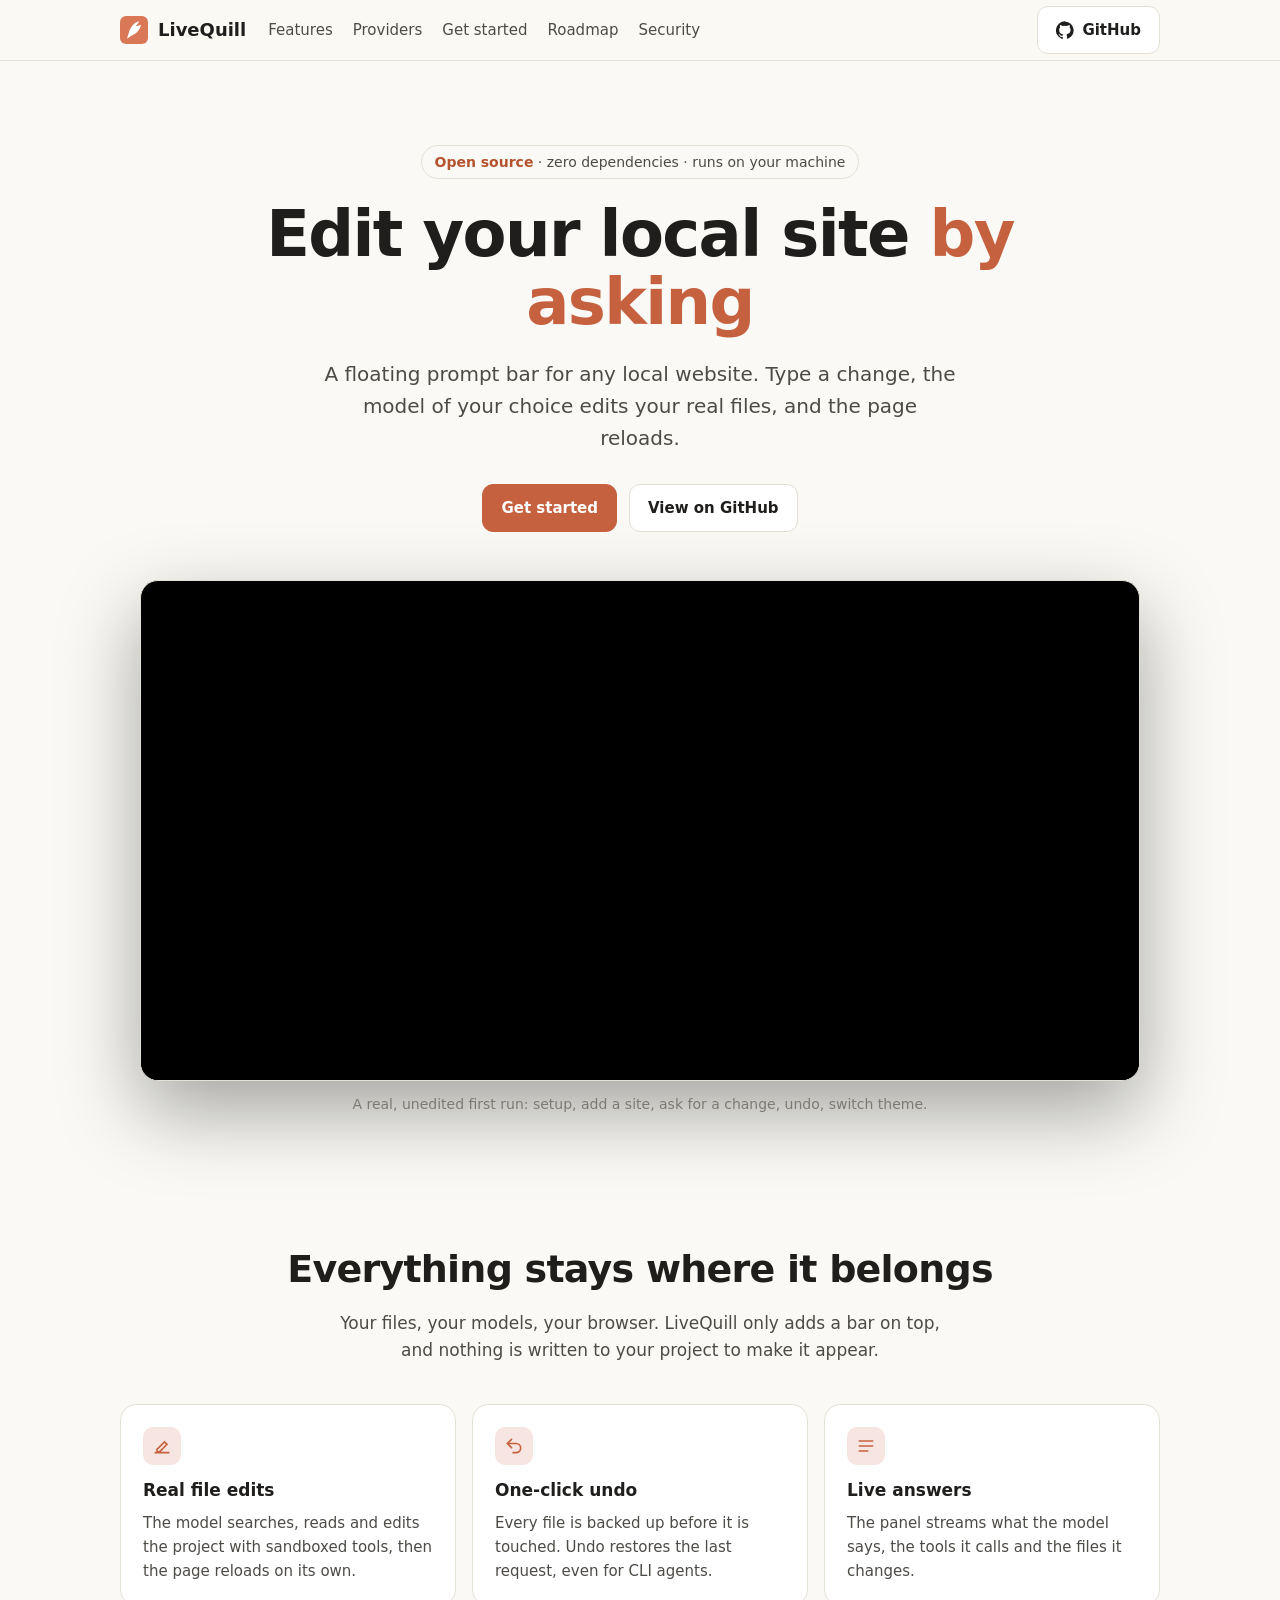
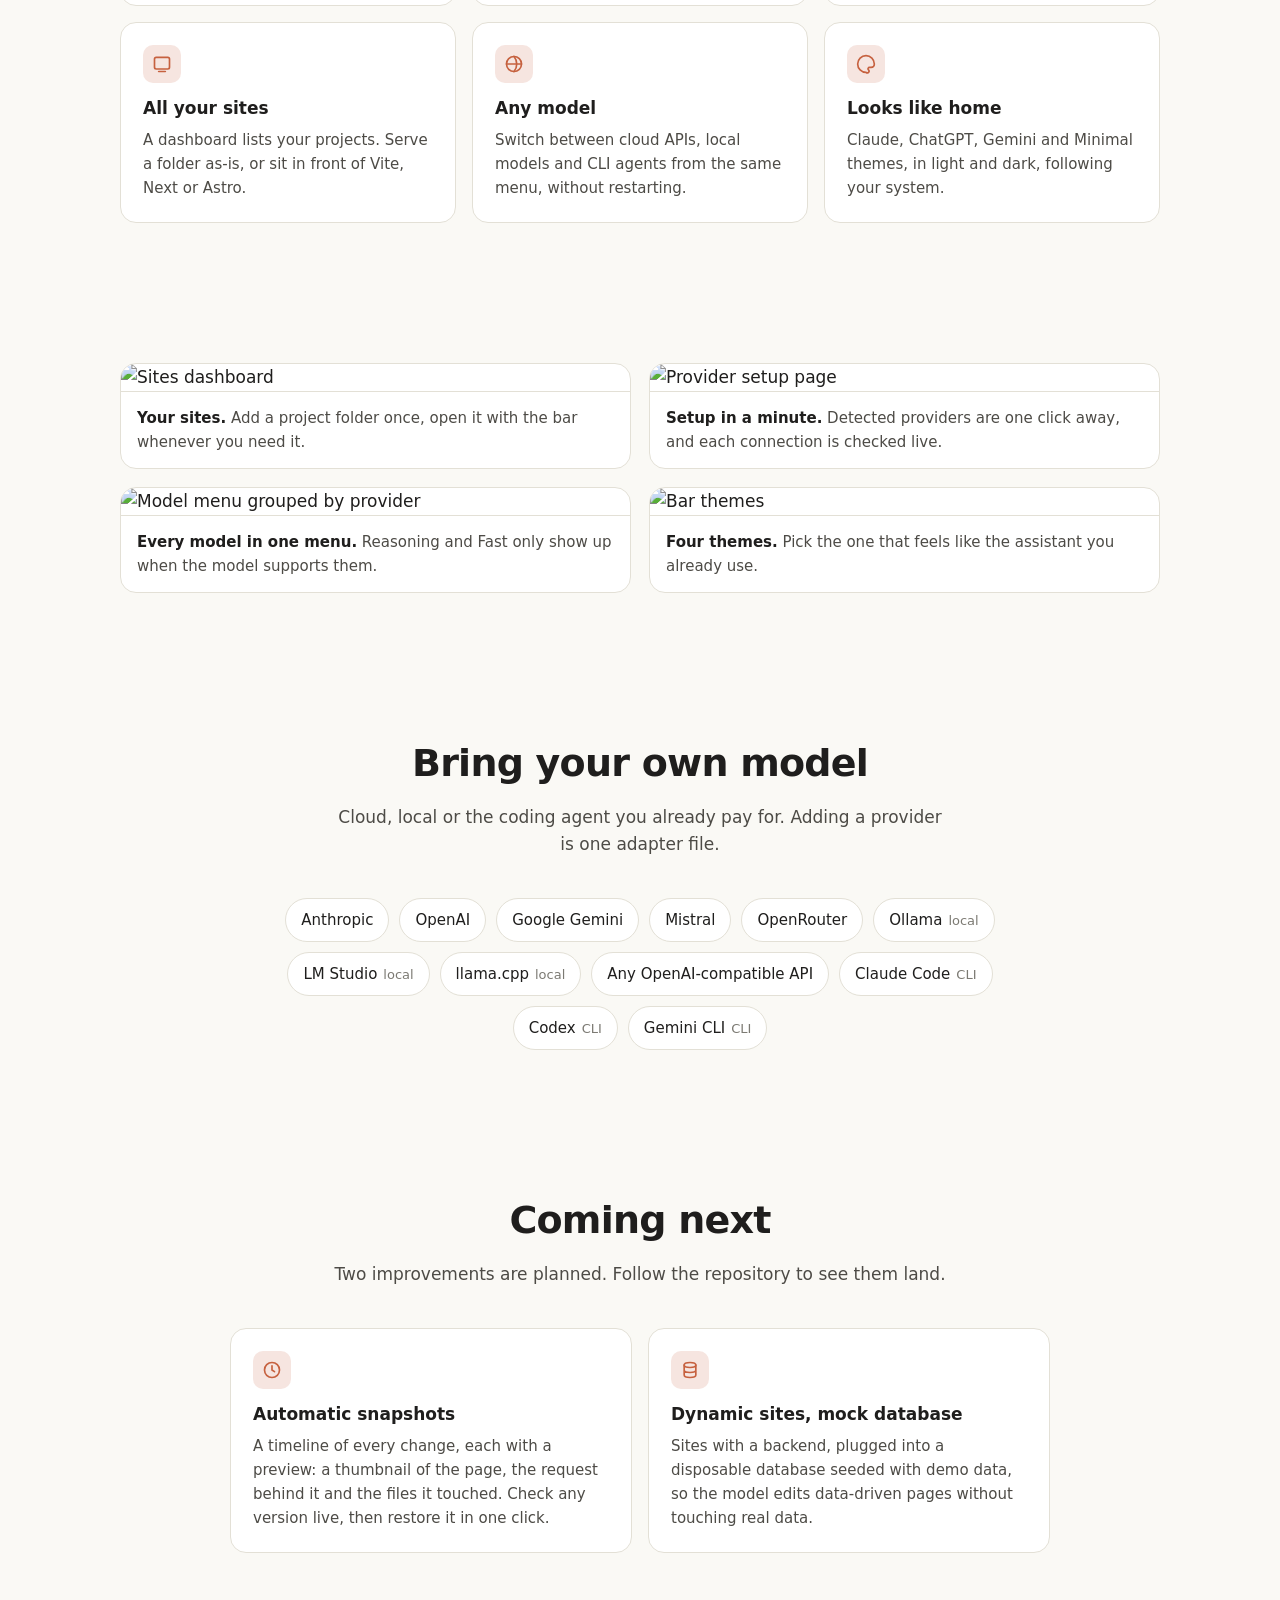
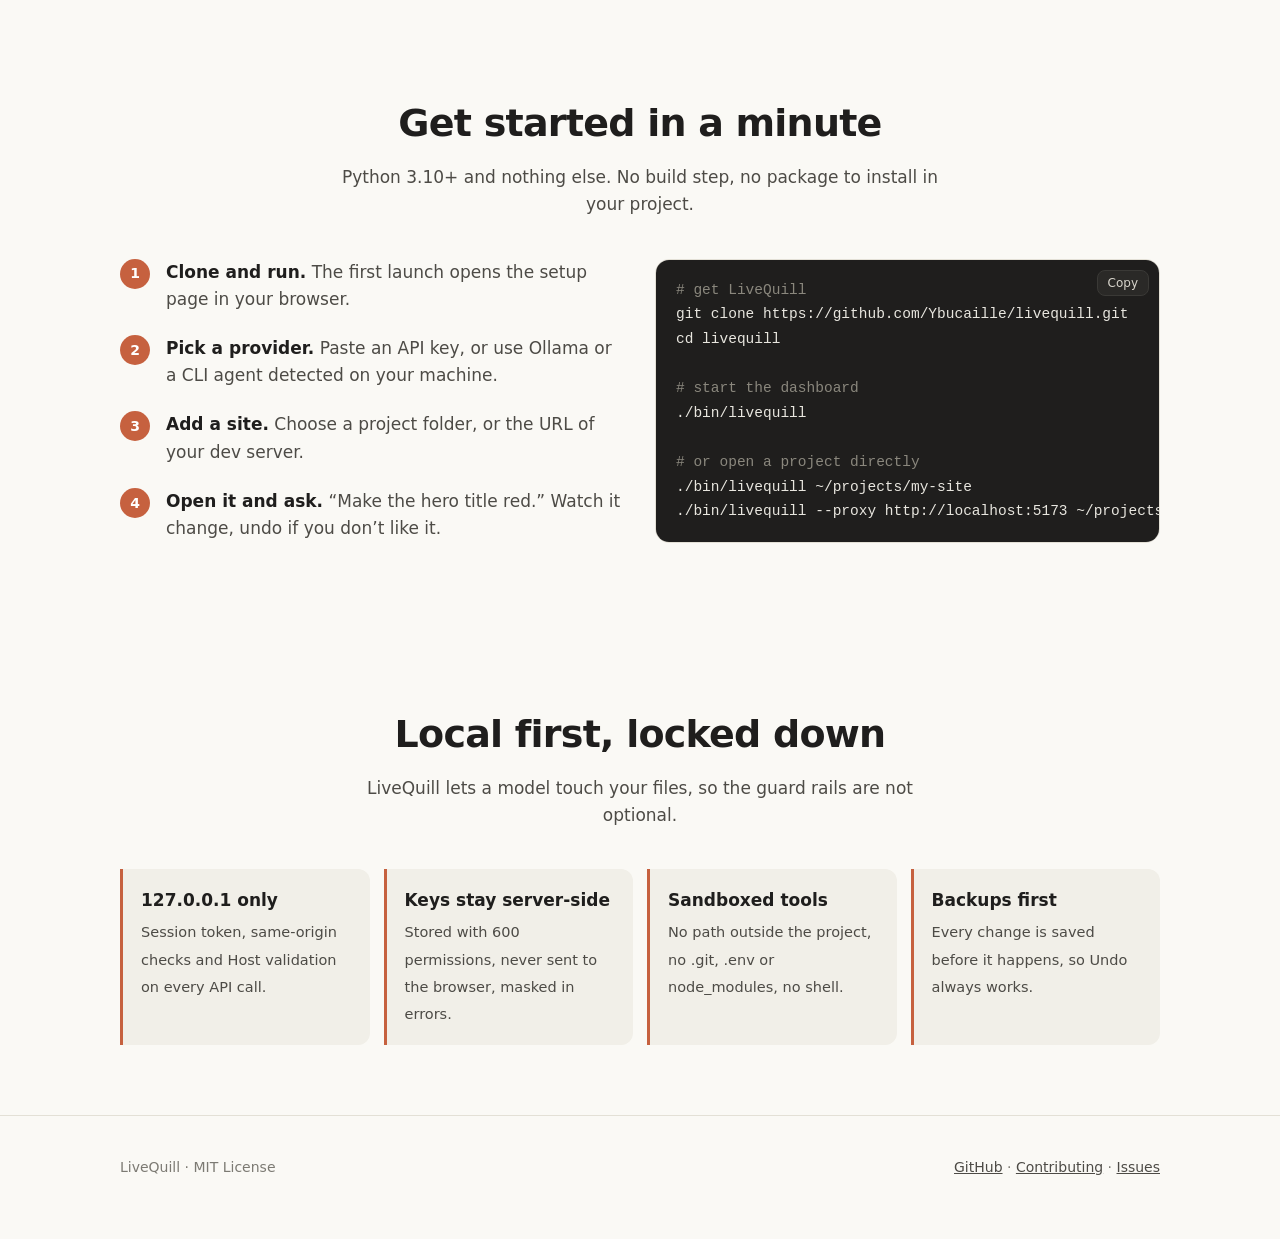
==== site/index.html @ 91608483 "docs: snapshots come with a preview of each version Co-Authored-By: Claude Opus 5.5 <noreply@anthrop" ====
<!doctype html>
<html lang="en">
<head>
<meta charset="utf-8">
<meta name="viewport" content="width=device-width,initial-scale=1">
<title>LiveQuill — edit your local site by asking</title>
<meta name="description" content="A floating prompt bar for any local website. Type a change, any model edits your real files, and the page reloads. Works with Claude, GPT, Gemini, Ollama and more.">
<meta property="og:title" content="LiveQuill — edit your local site by asking">
<meta property="og:description" content="A floating prompt bar for any local website. Any model edits your real files, the page reloads.">
<meta property="og:image" content="assets/images/hero.jpg">
<meta name="theme-color" content="#1f1e1d">
<link rel="icon" href="data:image/svg+xml,%3Csvg xmlns='http://www.w3.org/2000/svg' viewBox='0 0 64 64'%3E%3Crect width='64' height='64' rx='14' fill='%23d97757'/%3E%3Cpath d='M44 12c-10 2-20 12-24 26l-4 14 8-6c12-4 22-14 24-26-4 2-8 3-12 3 3-3 6-7 8-11z' fill='%23fff'/%3E%3C/svg%3E">
<style>
  :root{--bg:#1b1a19;--bg2:#232220;--card:#262624;--line:#363532;--ink:#efede7;--soft:#c3c0b7;--mute:#8f8d86;--acc:#d97757;--acc2:#f0a37f;--ok:#7fc49a;--code:#141312}
  @media (prefers-color-scheme: light){:root{--bg:#faf9f5;--bg2:#f1efe8;--card:#ffffff;--line:#e3e0d6;--ink:#1f1e1d;--soft:#4d4b46;--mute:#7c7a73;--acc:#c6613f;--acc2:#b5532f;--ok:#2f8a57;--code:#1f1e1d}}
  *{box-sizing:border-box}
  html{scroll-behavior:smooth}
  body{margin:0;background:var(--bg);color:var(--ink);font:17px/1.6 system-ui,-apple-system,"Segoe UI",Roboto,sans-serif;-webkit-font-smoothing:antialiased}
  a{color:inherit}
  .wrap{max-width:1080px;margin:0 auto;padding:0 20px}
  header.top{position:sticky;top:0;z-index:10;backdrop-filter:blur(10px);background:color-mix(in srgb,var(--bg) 82%,transparent);border-bottom:1px solid var(--line)}
  header.top .wrap{display:flex;align-items:center;gap:22px;height:60px}
  .brand{display:flex;align-items:center;gap:10px;font-weight:700;font-size:18px;text-decoration:none}
  .brand svg{width:28px;height:28px}
  header nav{display:flex;gap:20px;flex:1;font-size:15px;color:var(--soft)}
  header nav a{text-decoration:none}header nav a:hover{color:var(--ink)}
  .btn{display:inline-flex;align-items:center;gap:8px;padding:11px 18px;border-radius:11px;border:1px solid var(--line);background:var(--card);color:var(--ink);font-weight:600;font-size:15px;text-decoration:none;cursor:pointer}
  .btn:hover{border-color:var(--mute)}
  .btn.pri{background:var(--acc);border-color:var(--acc);color:#fff}.btn.pri:hover{filter:brightness(1.08)}
  .btn svg{width:18px;height:18px}
  .hero{padding:84px 0 40px;text-align:center}
  .pill{display:inline-block;padding:5px 13px;border:1px solid var(--line);border-radius:999px;color:var(--soft);font-size:14px;margin-bottom:22px}
  .pill b{color:var(--acc2);font-weight:600}
  h1{margin:0 auto;max-width:820px;font-size:clamp(38px,6vw,64px);line-height:1.05;letter-spacing:-.025em}
  h1 em{font-style:normal;color:var(--acc)}
  .lead{max-width:640px;margin:22px auto 30px;color:var(--soft);font-size:clamp(17px,2.2vw,20px)}
  .cta{display:flex;gap:12px;justify-content:center;flex-wrap:wrap}
  .video{margin:48px auto 0;max-width:1000px;border:1px solid var(--line);border-radius:18px;overflow:hidden;background:#000;box-shadow:0 30px 80px rgba(0,0,0,.35)}
  .video video{display:block;width:100%;height:auto}
  .caption{margin-top:12px;color:var(--mute);font-size:14px;text-align:center}
  section{padding:70px 0;scroll-margin-top:60px}
  h2{margin:0 0 10px;font-size:clamp(28px,4vw,38px);letter-spacing:-.02em;text-align:center}
  .sub{max-width:620px;margin:0 auto 40px;color:var(--soft);text-align:center}
  .grid{display:grid;grid-template-columns:repeat(3,1fr);gap:16px}
  .grid.two{grid-template-columns:1fr 1fr;max-width:820px;margin:0 auto}
  .f{padding:22px;border:1px solid var(--line);border-radius:16px;background:var(--card)}
  .f .i{display:grid;place-items:center;width:38px;height:38px;border-radius:10px;background:color-mix(in srgb,var(--acc) 16%,transparent);color:var(--acc);margin-bottom:12px}
  .f .i svg{width:20px;height:20px}
  .f h3{margin:0 0 6px;font-size:17px}
  .f p{margin:0;color:var(--soft);font-size:15px}
  .shots{display:grid;grid-template-columns:1fr 1fr;gap:18px}
  figure{margin:0;border:1px solid var(--line);border-radius:16px;overflow:hidden;background:var(--card)}
  figure img{display:block;width:100%;height:auto;border-bottom:1px solid var(--line)}
  figcaption{padding:14px 16px;color:var(--soft);font-size:15px}
  figcaption b{color:var(--ink)}
  .providers{display:flex;flex-wrap:wrap;gap:10px;justify-content:center;max-width:820px;margin:0 auto}
  .providers span{padding:9px 15px;border:1px solid var(--line);border-radius:999px;background:var(--card);font-size:15px}
  .providers span i{font-style:normal;color:var(--mute);font-size:13px;margin-left:6px}
  .start{display:grid;grid-template-columns:1fr 1fr;gap:30px;align-items:start}
  .steps{list-style:none;margin:0;padding:0;counter-reset:s}
  .steps li{position:relative;padding:0 0 22px 46px;color:var(--soft)}
  .steps li::before{counter-increment:s;content:counter(s);position:absolute;left:0;top:0;width:30px;height:30px;border-radius:50%;display:grid;place-items:center;background:var(--acc);color:#fff;font-weight:700;font-size:14px}
  .steps b{color:var(--ink)}
  pre{position:relative;margin:0;padding:18px 20px;border-radius:14px;background:var(--code);color:#e8e6df;font:14.5px/1.7 ui-monospace,SFMono-Regular,Menlo,monospace;overflow-x:auto;border:1px solid var(--line)}
  pre .c{color:#8a877d}
  .copy{position:absolute;top:10px;right:10px;padding:5px 10px;border-radius:8px;border:1px solid #3a3936;background:#2a2927;color:#d8d5cc;font:12px system-ui,sans-serif;cursor:pointer}
  .trust{display:grid;grid-template-columns:repeat(4,1fr);gap:14px}
  .trust div{padding:18px;border-left:3px solid var(--acc);background:var(--bg2);border-radius:0 12px 12px 0}
  .trust b{display:block;margin-bottom:4px}
  .trust span{color:var(--soft);font-size:14.5px}
  footer{padding:40px 0 60px;border-top:1px solid var(--line);color:var(--mute);font-size:14px}
  footer .wrap{display:flex;gap:20px;flex-wrap:wrap;justify-content:space-between}
  footer a{color:var(--soft)}
  @media (max-width:860px){.grid{grid-template-columns:1fr 1fr}.trust{grid-template-columns:1fr 1fr}.start{grid-template-columns:1fr}}
  @media (max-width:620px){header nav{display:none}.grid,.grid.two,.shots,.trust{grid-template-columns:1fr}.hero{padding-top:56px}section{padding:52px 0}}
</style>
</head>
<body>
<header class="top"><div class="wrap">
  <a class="brand" href="#"><svg viewBox="0 0 64 64" aria-hidden="true"><rect width="64" height="64" rx="14" fill="#d97757"/><path d="M44 12c-10 2-20 12-24 26l-4 14 8-6c12-4 22-14 24-26-4 2-8 3-12 3 3-3 6-7 8-11z" fill="#fff"/></svg>LiveQuill</a>
  <nav><a href="#features">Features</a><a href="#providers">Providers</a><a href="#start">Get started</a><a href="#roadmap">Roadmap</a><a href="#security">Security</a></nav>
  <a class="btn" href="https://github.com/Ybucaille/livequill"><svg viewBox="0 0 24 24" fill="currentColor" aria-hidden="true"><path d="M12 .5a12 12 0 0 0-3.8 23.4c.6.1.8-.3.8-.6v-2c-3.3.7-4-1.6-4-1.6-.6-1.4-1.4-1.8-1.4-1.8-1-.7.1-.7.1-.7 1.2.1 1.8 1.2 1.8 1.2 1 1.8 2.8 1.3 3.5 1 .1-.8.4-1.3.7-1.6-2.7-.3-5.5-1.3-5.5-6 0-1.2.5-2.3 1.2-3.1-.1-.4-.5-1.6.1-3.2 0 0 1-.3 3.3 1.2a11.5 11.5 0 0 1 6 0c2.3-1.5 3.3-1.2 3.3-1.2.6 1.6.2 2.8.1 3.2.8.8 1.2 1.9 1.2 3.1 0 4.6-2.8 5.6-5.5 5.9.4.4.8 1.1.8 2.2v3.3c0 .3.2.7.8.6A12 12 0 0 0 12 .5z"/></svg>GitHub</a>
</div></header>

<main>
  <div class="wrap hero">
    <span class="pill"><b>Open source</b> · zero dependencies · runs on your machine</span>
    <h1>Edit your local site <em>by asking</em></h1>
    <p class="lead">A floating prompt bar for any local website. Type a change, the model of your choice edits your real files, and the page reloads.</p>
    <div class="cta">
      <a class="btn pri" href="#start">Get started</a>
      <a class="btn" href="https://github.com/Ybucaille/livequill">View on GitHub</a>
    </div>
    <div class="video">
      <video src="assets/demo.mp4" poster="assets/images/hero.jpg" autoplay muted loop playsinline controls preload="metadata" aria-label="LiveQuill demo"></video>
    </div>
    <p class="caption">A real, unedited first run: setup, add a site, ask for a change, undo, switch theme.</p>
  </div>

  <section id="features"><div class="wrap">
    <h2>Everything stays where it belongs</h2>
    <p class="sub">Your files, your models, your browser. LiveQuill only adds a bar on top, and nothing is written to your project to make it appear.</p>
    <div class="grid">
      <div class="f"><div class="i"><svg viewBox="0 0 24 24" fill="none" stroke="currentColor" stroke-width="2" stroke-linecap="round"><path d="M4 20h16M6 16l9-9 3 3-9 9H6z"/></svg></div><h3>Real file edits</h3><p>The model searches, reads and edits the project with sandboxed tools, then the page reloads on its own.</p></div>
      <div class="f"><div class="i"><svg viewBox="0 0 24 24" fill="none" stroke="currentColor" stroke-width="2" stroke-linecap="round"><path d="M9 14 4 9l5-5M4 9h10.5a5.5 5.5 0 0 1 0 11H11"/></svg></div><h3>One-click undo</h3><p>Every file is backed up before it is touched. Undo restores the last request, even for CLI agents.</p></div>
      <div class="f"><div class="i"><svg viewBox="0 0 24 24" fill="none" stroke="currentColor" stroke-width="2" stroke-linecap="round"><path d="M4 6h16M4 12h16M4 18h10"/></svg></div><h3>Live answers</h3><p>The panel streams what the model says, the tools it calls and the files it changes.</p></div>
      <div class="f"><div class="i"><svg viewBox="0 0 24 24" fill="none" stroke="currentColor" stroke-width="2" stroke-linecap="round"><rect x="3" y="4" width="18" height="14" rx="2"/><path d="M8 21h8"/></svg></div><h3>All your sites</h3><p>A dashboard lists your projects. Serve a folder as-is, or sit in front of Vite, Next or Astro.</p></div>
      <div class="f"><div class="i"><svg viewBox="0 0 24 24" fill="none" stroke="currentColor" stroke-width="2" stroke-linecap="round"><circle cx="12" cy="12" r="9"/><path d="M12 3a14 14 0 0 1 0 18M3 12h18"/></svg></div><h3>Any model</h3><p>Switch between cloud APIs, local models and CLI agents from the same menu, without restarting.</p></div>
      <div class="f"><div class="i"><svg viewBox="0 0 24 24" fill="none" stroke="currentColor" stroke-width="2" stroke-linecap="round"><path d="M12 22a10 10 0 1 1 10-10c0 2.8-2.2 4-4 4h-1.7a1.8 1.8 0 0 0-1.3 3.1A1.6 1.6 0 0 1 12 22z"/></svg></div><h3>Looks like home</h3><p>Claude, ChatGPT, Gemini and Minimal themes, in light and dark, following your system.</p></div>
    </div>
  </div></section>

  <section><div class="wrap">
    <div class="shots">
      <figure><img src="assets/images/hub.jpg" alt="Sites dashboard" loading="lazy"><figcaption><b>Your sites.</b> Add a project folder once, open it with the bar whenever you need it.</figcaption></figure>
      <figure><img src="assets/images/setup.jpg" alt="Provider setup page" loading="lazy"><figcaption><b>Setup in a minute.</b> Detected providers are one click away, and each connection is checked live.</figcaption></figure>
      <figure><img src="assets/images/models.png" alt="Model menu grouped by provider" loading="lazy"><figcaption><b>Every model in one menu.</b> Reasoning and Fast only show up when the model supports them.</figcaption></figure>
      <figure><img src="assets/images/themes.png" alt="Bar themes" loading="lazy"><figcaption><b>Four themes.</b> Pick the one that feels like the assistant you already use.</figcaption></figure>
    </div>
  </div></section>

  <section id="providers"><div class="wrap">
    <h2>Bring your own model</h2>
    <p class="sub">Cloud, local or the coding agent you already pay for. Adding a provider is one adapter file.</p>
    <div class="providers">
      <span>Anthropic</span><span>OpenAI</span><span>Google Gemini</span><span>Mistral</span><span>OpenRouter</span>
      <span>Ollama<i>local</i></span><span>LM Studio<i>local</i></span><span>llama.cpp<i>local</i></span><span>Any OpenAI-compatible API</span>
      <span>Claude Code<i>CLI</i></span><span>Codex<i>CLI</i></span><span>Gemini CLI<i>CLI</i></span>
    </div>
  </div></section>

  <section id="roadmap"><div class="wrap">
    <h2>Coming next</h2>
    <p class="sub">Two improvements are planned. Follow the repository to see them land.</p>
    <div class="grid two">
      <div class="f"><div class="i"><svg viewBox="0 0 24 24" fill="none" stroke="currentColor" stroke-width="2" stroke-linecap="round"><circle cx="12" cy="12" r="9"/><path d="M12 7v5l3 2"/></svg></div><h3>Automatic snapshots</h3><p>A timeline of every change, each with a preview: a thumbnail of the page, the request behind it and the files it touched. Check any version live, then restore it in one click.</p></div>
      <div class="f"><div class="i"><svg viewBox="0 0 24 24" fill="none" stroke="currentColor" stroke-width="2" stroke-linecap="round"><ellipse cx="12" cy="6" rx="7" ry="3"/><path d="M5 6v6c0 1.7 3.1 3 7 3s7-1.3 7-3V6M5 12v6c0 1.7 3.1 3 7 3s7-1.3 7-3v-6"/></svg></div><h3>Dynamic sites, mock database</h3><p>Sites with a backend, plugged into a disposable database seeded with demo data, so the model edits data-driven pages without touching real data.</p></div>
    </div>
  </div></section>

  <section id="start"><div class="wrap">
    <h2>Get started in a minute</h2>
    <p class="sub">Python 3.10+ and nothing else. No build step, no package to install in your project.</p>
    <div class="start">
      <ol class="steps">
        <li><b>Clone and run.</b> The first launch opens the setup page in your browser.</li>
        <li><b>Pick a provider.</b> Paste an API key, or use Ollama or a CLI agent detected on your machine.</li>
        <li><b>Add a site.</b> Choose a project folder, or the URL of your dev server.</li>
        <li><b>Open it and ask.</b> “Make the hero title red.” Watch it change, undo if you don’t like it.</li>
      </ol>
      <pre id="code"><button class="copy" type="button">Copy</button><span class="c"># get LiveQuill</span>
git clone https://github.com/Ybucaille/livequill.git
cd livequill

<span class="c"># start the dashboard</span>
./bin/livequill

<span class="c"># or open a project directly</span>
./bin/livequill ~/projects/my-site
./bin/livequill --proxy http://localhost:5173 ~/projects/my-app</pre>
    </div>
  </div></section>

  <section id="security"><div class="wrap">
    <h2>Local first, locked down</h2>
    <p class="sub">LiveQuill lets a model touch your files, so the guard rails are not optional.</p>
    <div class="trust">
      <div><b>127.0.0.1 only</b><span>Session token, same-origin checks and Host validation on every API call.</span></div>
      <div><b>Keys stay server-side</b><span>Stored with 600 permissions, never sent to the browser, masked in errors.</span></div>
      <div><b>Sandboxed tools</b><span>No path outside the project, no .git, .env or node_modules, no shell.</span></div>
      <div><b>Backups first</b><span>Every change is saved before it happens, so Undo always works.</span></div>
    </div>
  </div></section>
</main>

<footer><div class="wrap">
  <span>LiveQuill · MIT License</span>
  <span><a href="https://github.com/Ybucaille/livequill">GitHub</a> · <a href="https://github.com/Ybucaille/livequill/blob/main/CONTRIBUTING.md">Contributing</a> · <a href="https://github.com/Ybucaille/livequill/issues">Issues</a></span>
</div></footer>

<script>
  document.querySelector('.copy').addEventListener('click', e => {
    const text = document.getElementById('code').innerText.replace(/^Copy\n?/, '');
    navigator.clipboard.writeText(text.split('\n').filter(l => !l.startsWith('#')).join('\n').trim()).then(() => {
      e.target.textContent = 'Copied'; setTimeout(() => (e.target.textContent = 'Copy'), 1500);
    });
  });
</script>
</body>
</html>
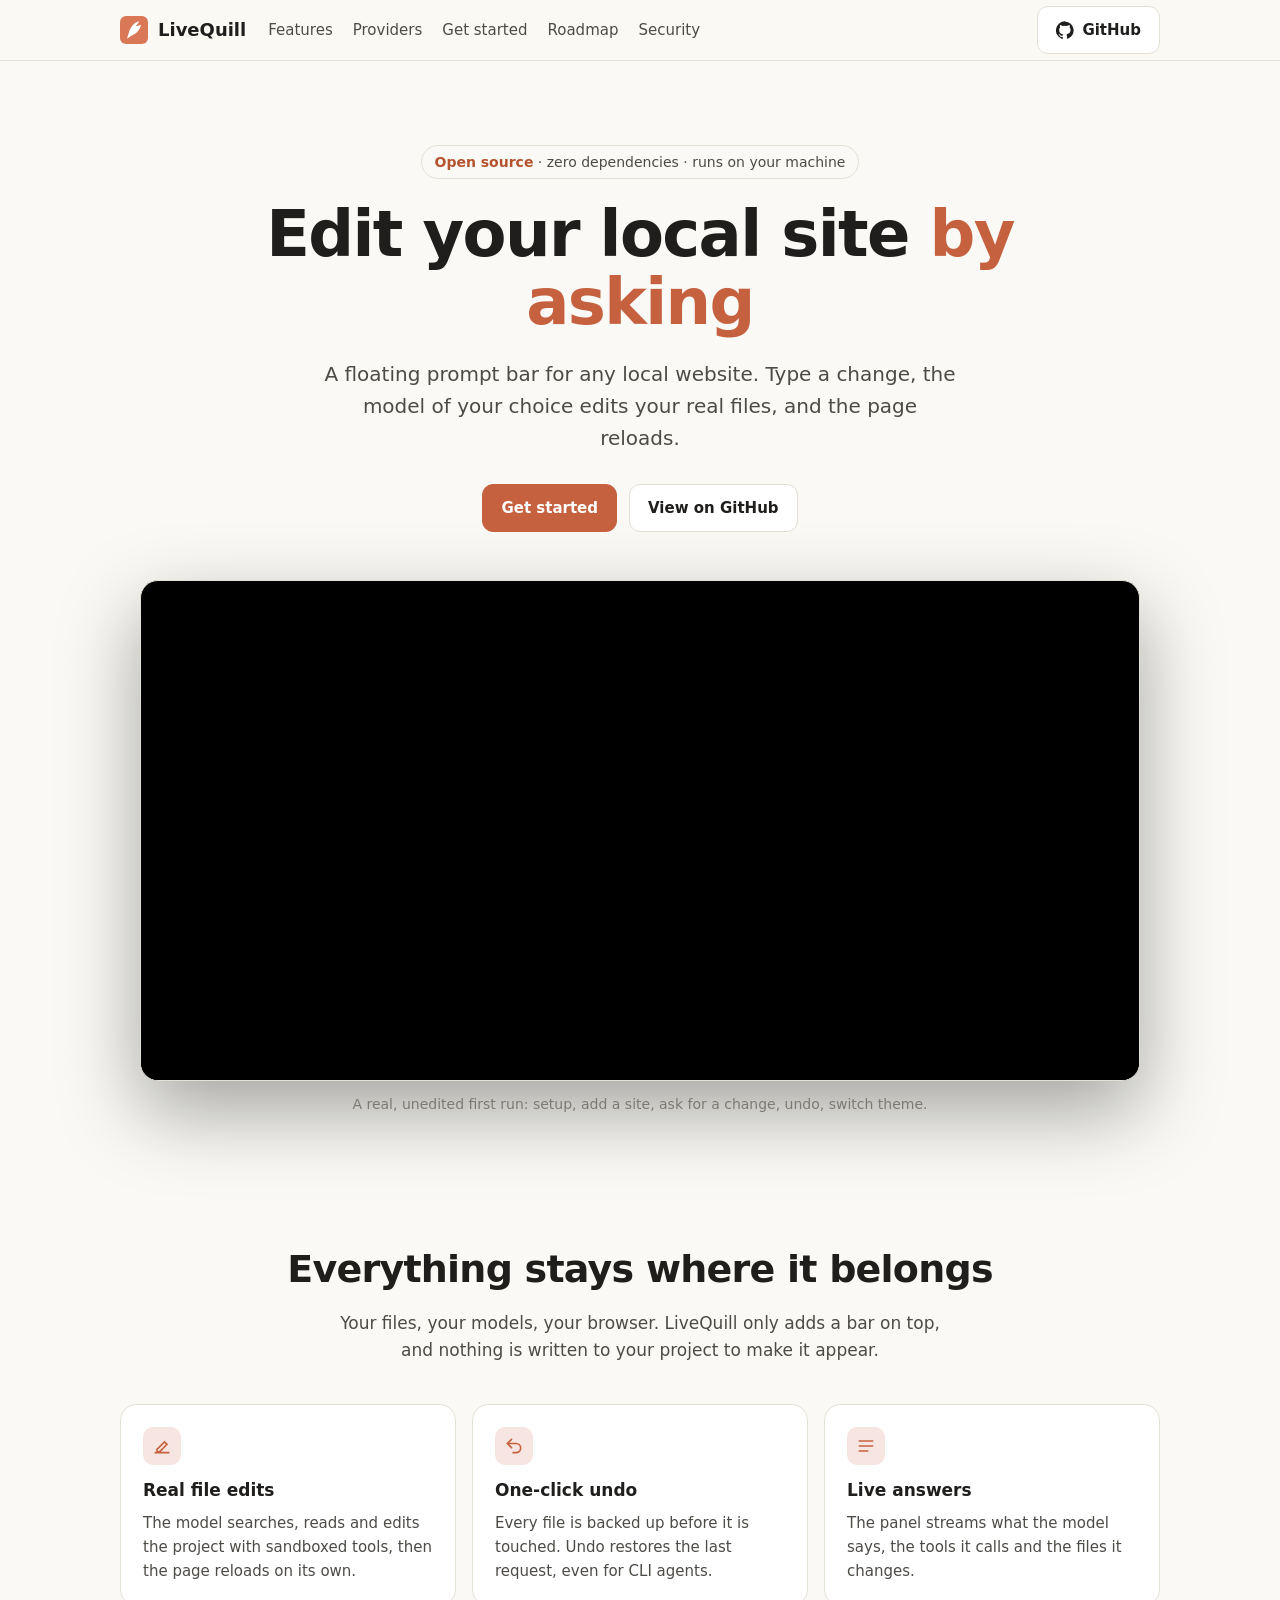
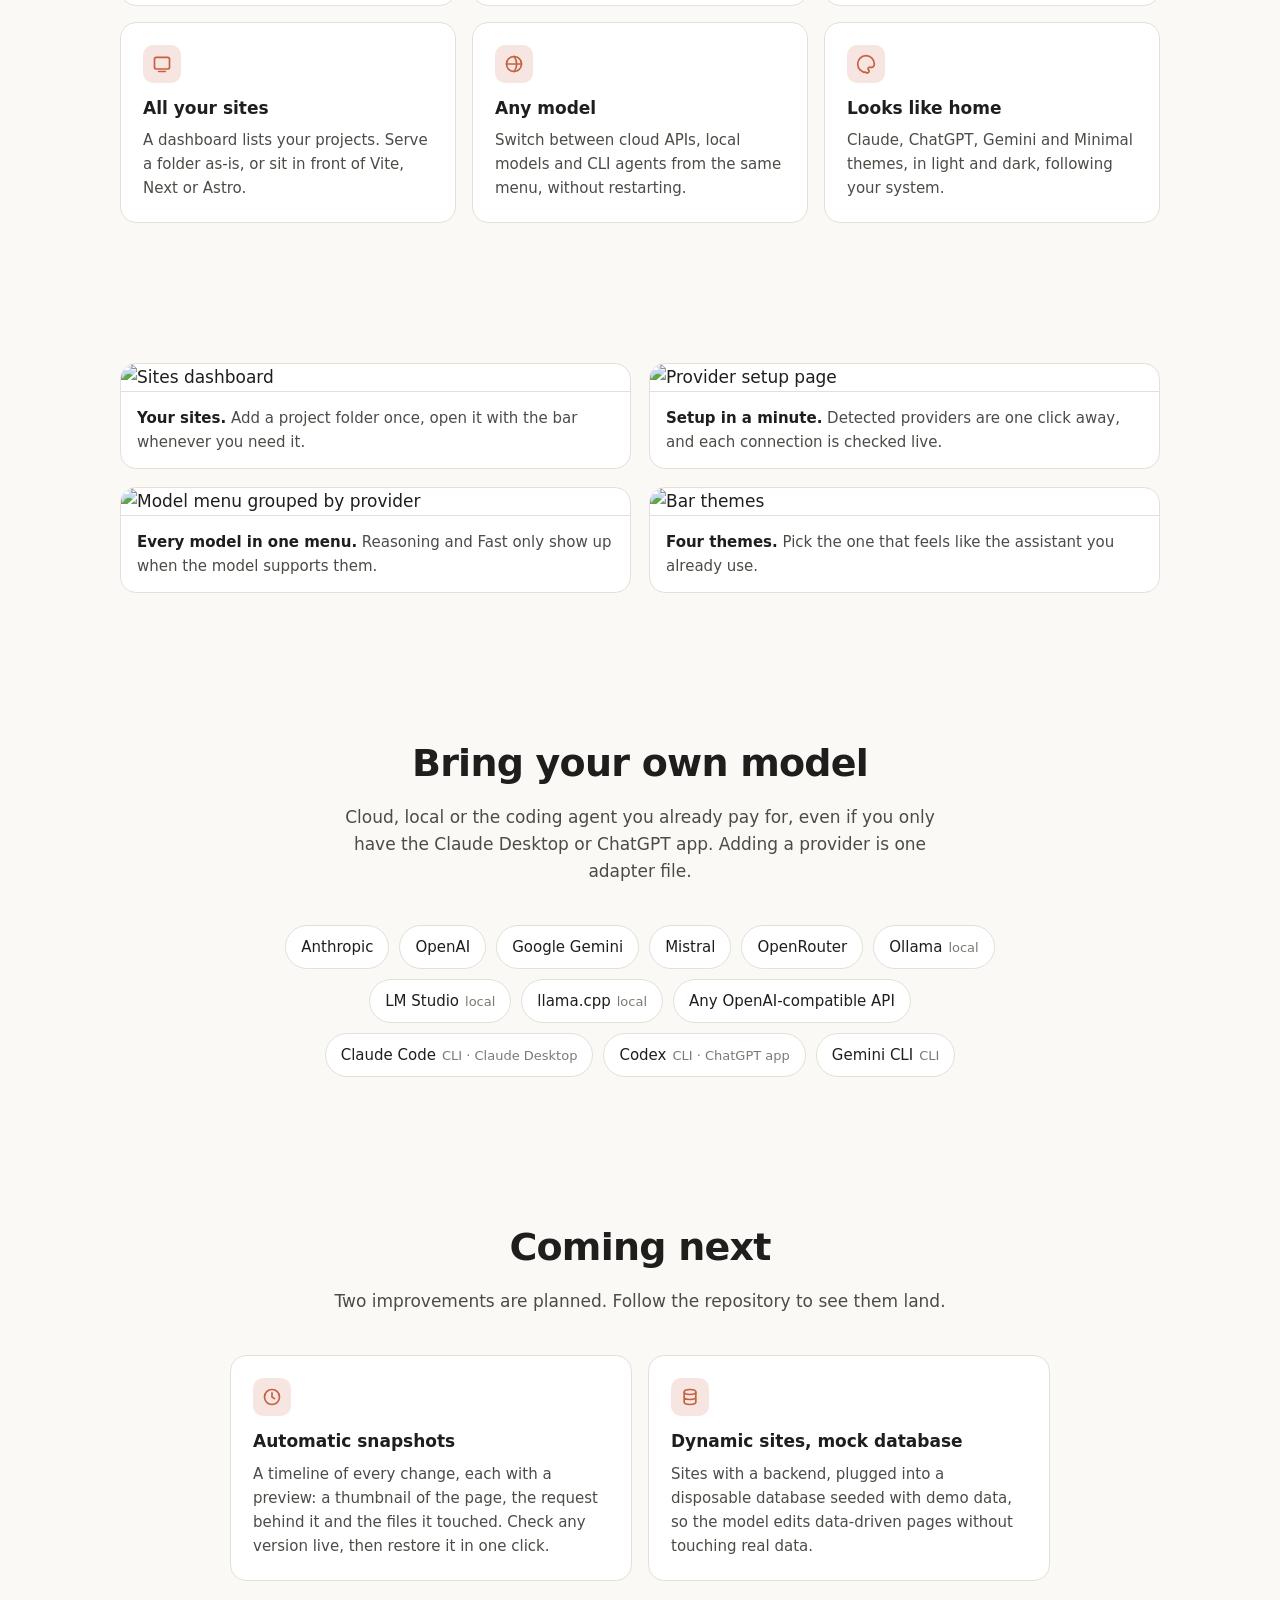
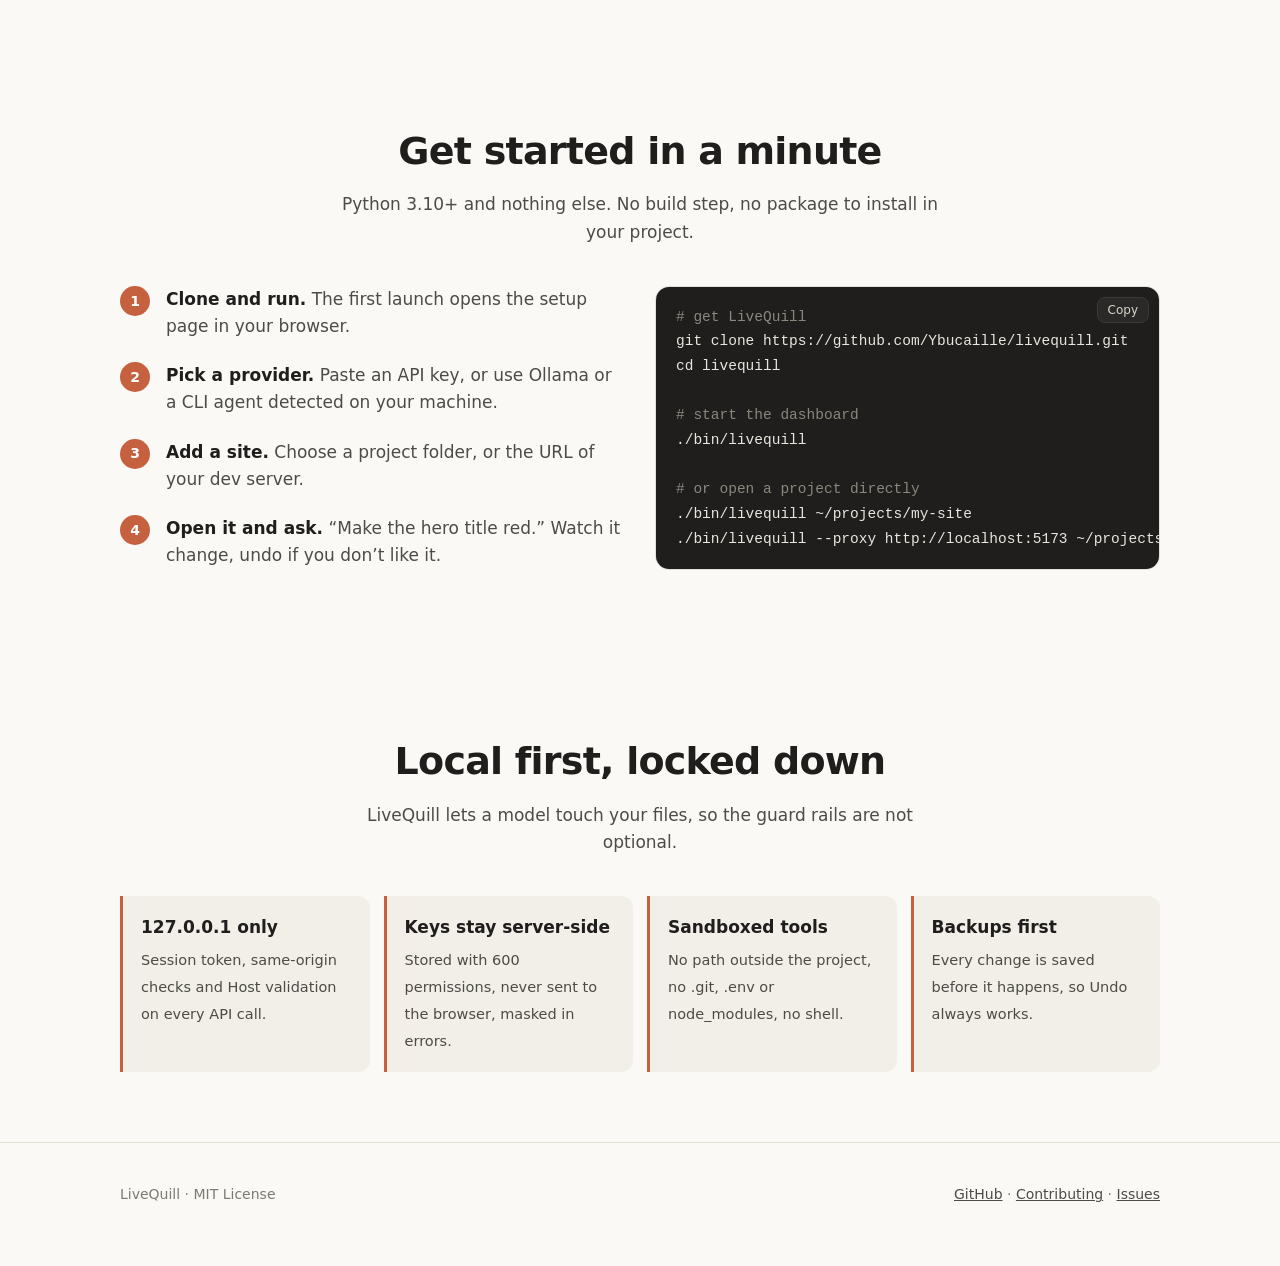
==== commit 92a8413c: "docs: explain the desktop-app bridge and drop Windows support Co-Authored-By: Claude Opus 5.5 <norep" ====
--- a/site/index.html
+++ b/site/index.html
@@ -121,11 +121,11 @@
 
   <section id="providers"><div class="wrap">
     <h2>Bring your own model</h2>
-    <p class="sub">Cloud, local or the coding agent you already pay for. Adding a provider is one adapter file.</p>
+    <p class="sub">Cloud, local or the coding agent you already pay for, even if you only have the Claude Desktop or ChatGPT app. Adding a provider is one adapter file.</p>
     <div class="providers">
       <span>Anthropic</span><span>OpenAI</span><span>Google Gemini</span><span>Mistral</span><span>OpenRouter</span>
       <span>Ollama<i>local</i></span><span>LM Studio<i>local</i></span><span>llama.cpp<i>local</i></span><span>Any OpenAI-compatible API</span>
-      <span>Claude Code<i>CLI</i></span><span>Codex<i>CLI</i></span><span>Gemini CLI<i>CLI</i></span>
+      <span>Claude Code<i>CLI · Claude Desktop</i></span><span>Codex<i>CLI · ChatGPT app</i></span><span>Gemini CLI<i>CLI</i></span>
     </div>
   </div></section>
 
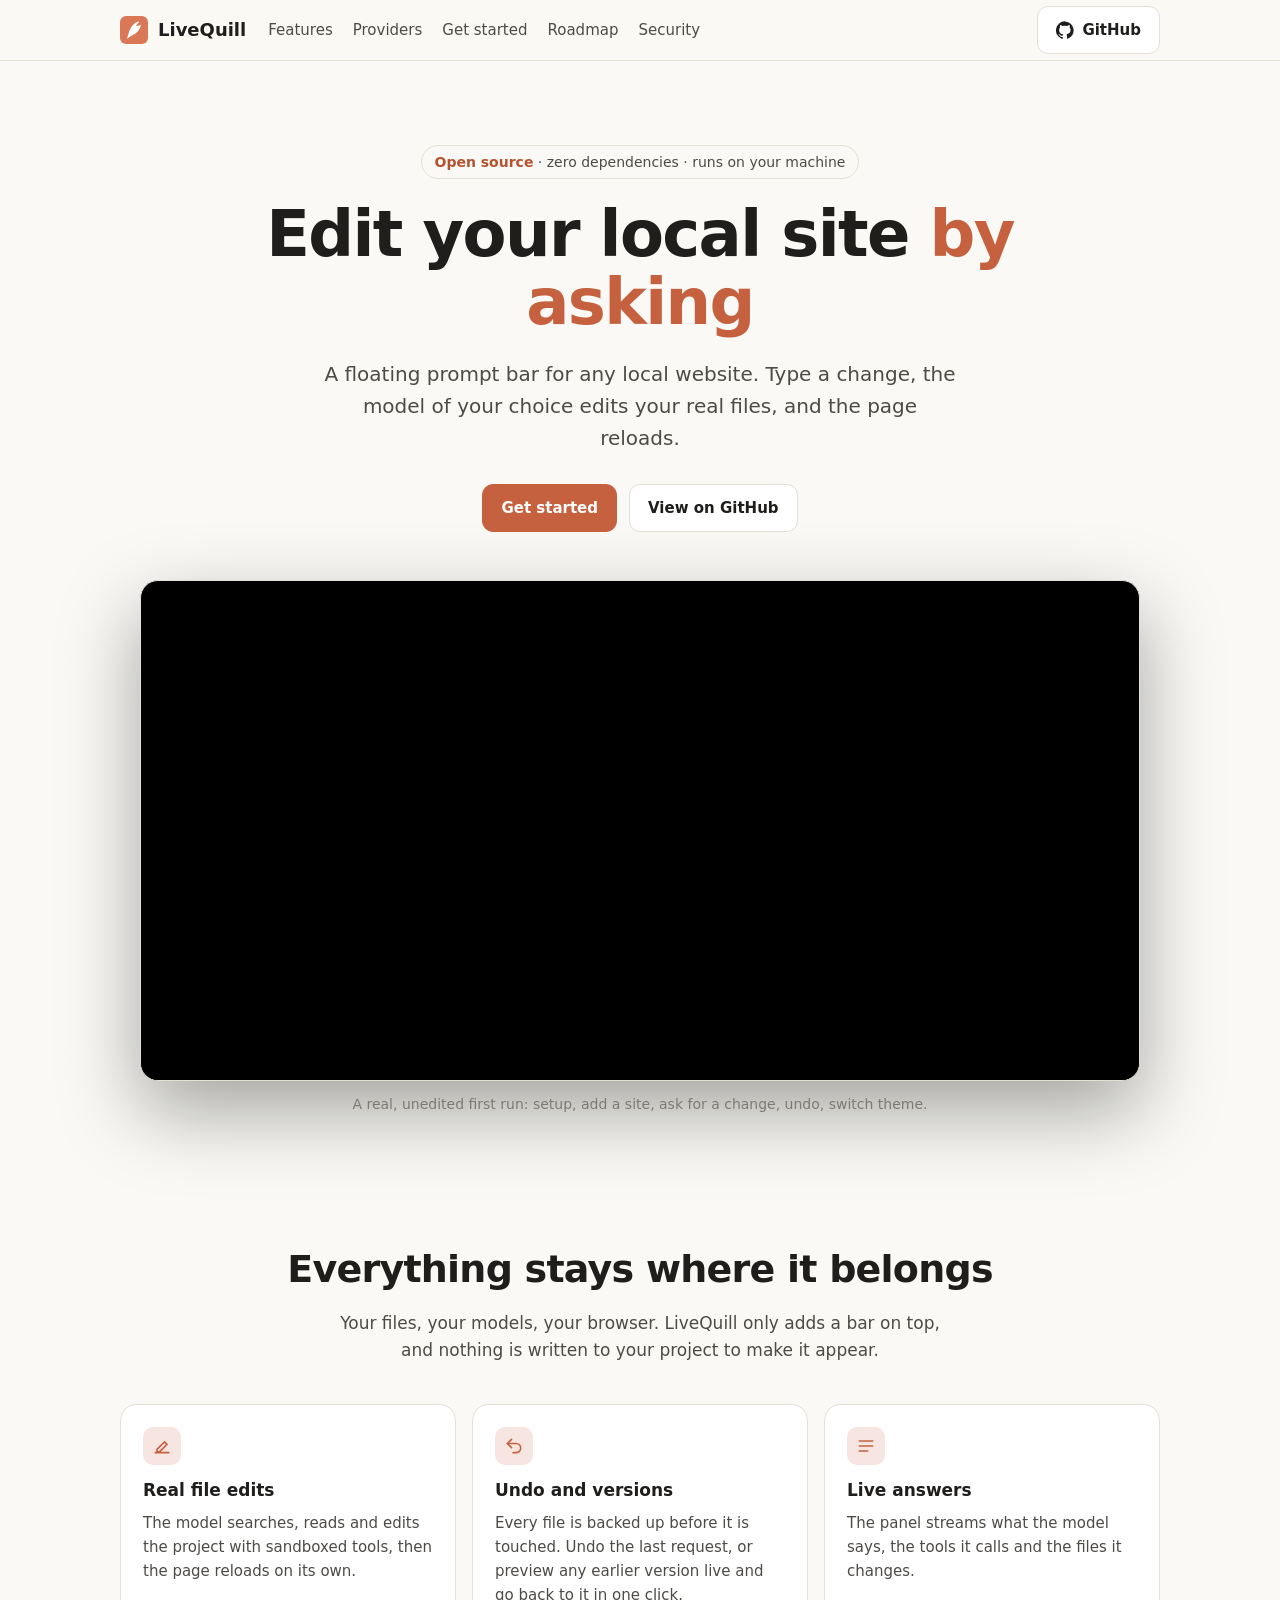
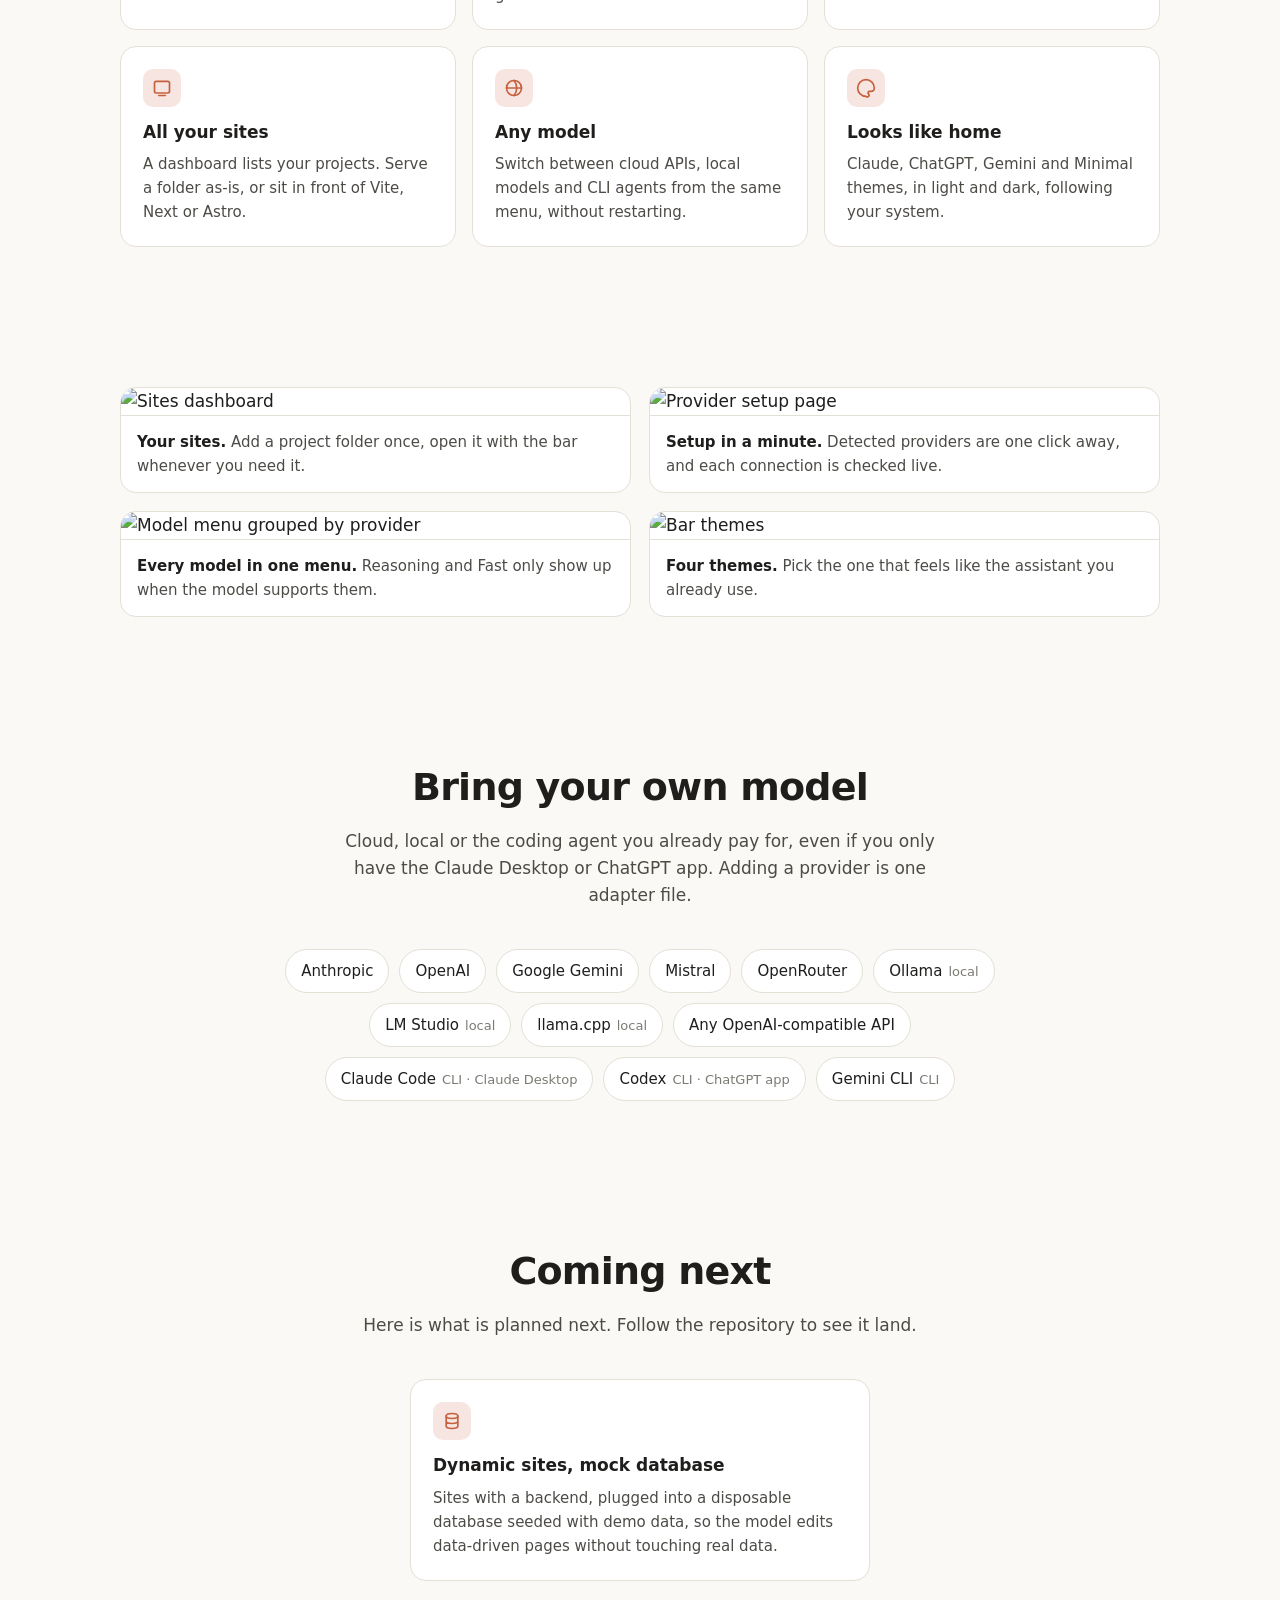
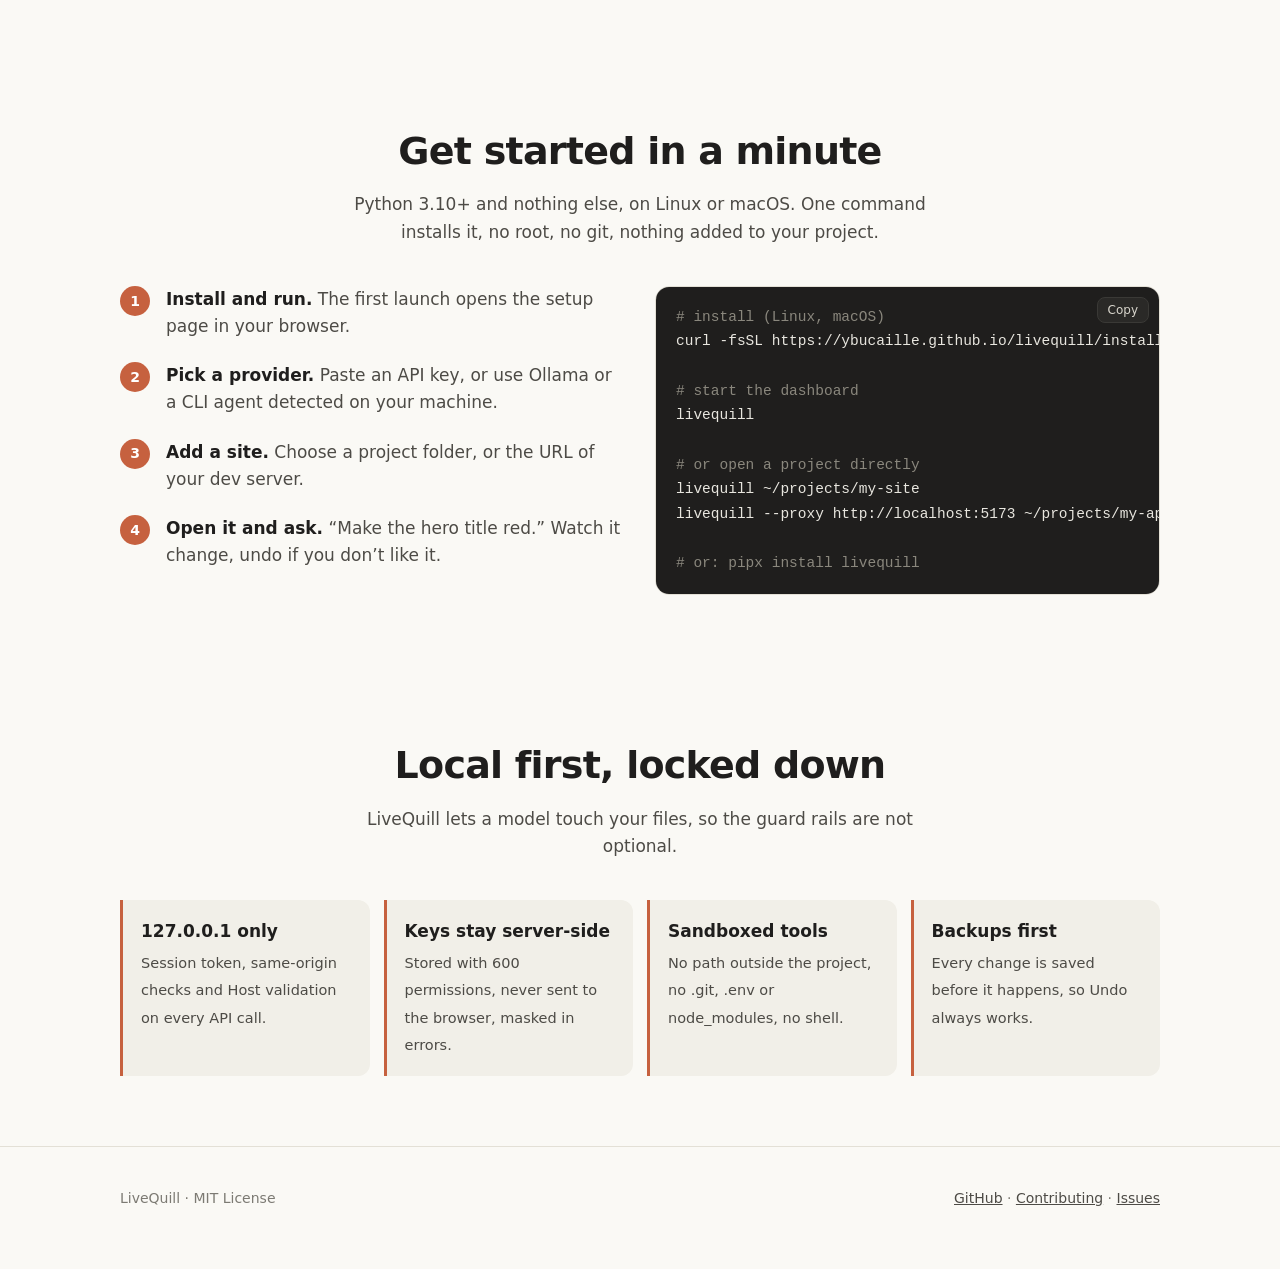
==== commit 6d4f639e: "docs: install script, versions; bump to 0.2.0 README and showcase: one-line install, other install m" ====
--- a/site/index.html
+++ b/site/index.html
@@ -43,6 +43,7 @@
   .sub{max-width:620px;margin:0 auto 40px;color:var(--soft);text-align:center}
   .grid{display:grid;grid-template-columns:repeat(3,1fr);gap:16px}
   .grid.two{grid-template-columns:1fr 1fr;max-width:820px;margin:0 auto}
+  .grid.one{grid-template-columns:1fr;max-width:460px;margin:0 auto}
   .f{padding:22px;border:1px solid var(--line);border-radius:16px;background:var(--card)}
   .f .i{display:grid;place-items:center;width:38px;height:38px;border-radius:10px;background:color-mix(in srgb,var(--acc) 16%,transparent);color:var(--acc);margin-bottom:12px}
   .f .i svg{width:20px;height:20px}
@@ -102,7 +103,7 @@
     <p class="sub">Your files, your models, your browser. LiveQuill only adds a bar on top, and nothing is written to your project to make it appear.</p>
     <div class="grid">
       <div class="f"><div class="i"><svg viewBox="0 0 24 24" fill="none" stroke="currentColor" stroke-width="2" stroke-linecap="round"><path d="M4 20h16M6 16l9-9 3 3-9 9H6z"/></svg></div><h3>Real file edits</h3><p>The model searches, reads and edits the project with sandboxed tools, then the page reloads on its own.</p></div>
-      <div class="f"><div class="i"><svg viewBox="0 0 24 24" fill="none" stroke="currentColor" stroke-width="2" stroke-linecap="round"><path d="M9 14 4 9l5-5M4 9h10.5a5.5 5.5 0 0 1 0 11H11"/></svg></div><h3>One-click undo</h3><p>Every file is backed up before it is touched. Undo restores the last request, even for CLI agents.</p></div>
+      <div class="f"><div class="i"><svg viewBox="0 0 24 24" fill="none" stroke="currentColor" stroke-width="2" stroke-linecap="round"><path d="M9 14 4 9l5-5M4 9h10.5a5.5 5.5 0 0 1 0 11H11"/></svg></div><h3>Undo and versions</h3><p>Every file is backed up before it is touched. Undo the last request, or preview any earlier version live and go back to it in one click.</p></div>
       <div class="f"><div class="i"><svg viewBox="0 0 24 24" fill="none" stroke="currentColor" stroke-width="2" stroke-linecap="round"><path d="M4 6h16M4 12h16M4 18h10"/></svg></div><h3>Live answers</h3><p>The panel streams what the model says, the tools it calls and the files it changes.</p></div>
       <div class="f"><div class="i"><svg viewBox="0 0 24 24" fill="none" stroke="currentColor" stroke-width="2" stroke-linecap="round"><rect x="3" y="4" width="18" height="14" rx="2"/><path d="M8 21h8"/></svg></div><h3>All your sites</h3><p>A dashboard lists your projects. Serve a folder as-is, or sit in front of Vite, Next or Astro.</p></div>
       <div class="f"><div class="i"><svg viewBox="0 0 24 24" fill="none" stroke="currentColor" stroke-width="2" stroke-linecap="round"><circle cx="12" cy="12" r="9"/><path d="M12 3a14 14 0 0 1 0 18M3 12h18"/></svg></div><h3>Any model</h3><p>Switch between cloud APIs, local models and CLI agents from the same menu, without restarting.</p></div>
@@ -131,33 +132,33 @@
 
   <section id="roadmap"><div class="wrap">
     <h2>Coming next</h2>
-    <p class="sub">Two improvements are planned. Follow the repository to see them land.</p>
-    <div class="grid two">
-      <div class="f"><div class="i"><svg viewBox="0 0 24 24" fill="none" stroke="currentColor" stroke-width="2" stroke-linecap="round"><circle cx="12" cy="12" r="9"/><path d="M12 7v5l3 2"/></svg></div><h3>Automatic snapshots</h3><p>A timeline of every change, each with a preview: a thumbnail of the page, the request behind it and the files it touched. Check any version live, then restore it in one click.</p></div>
+    <p class="sub">Here is what is planned next. Follow the repository to see it land.</p>
+    <div class="grid one">
       <div class="f"><div class="i"><svg viewBox="0 0 24 24" fill="none" stroke="currentColor" stroke-width="2" stroke-linecap="round"><ellipse cx="12" cy="6" rx="7" ry="3"/><path d="M5 6v6c0 1.7 3.1 3 7 3s7-1.3 7-3V6M5 12v6c0 1.7 3.1 3 7 3s7-1.3 7-3v-6"/></svg></div><h3>Dynamic sites, mock database</h3><p>Sites with a backend, plugged into a disposable database seeded with demo data, so the model edits data-driven pages without touching real data.</p></div>
     </div>
   </div></section>
 
   <section id="start"><div class="wrap">
     <h2>Get started in a minute</h2>
-    <p class="sub">Python 3.10+ and nothing else. No build step, no package to install in your project.</p>
+    <p class="sub">Python 3.10+ and nothing else, on Linux or macOS. One command installs it, no root, no git, nothing added to your project.</p>
     <div class="start">
       <ol class="steps">
-        <li><b>Clone and run.</b> The first launch opens the setup page in your browser.</li>
+        <li><b>Install and run.</b> The first launch opens the setup page in your browser.</li>
         <li><b>Pick a provider.</b> Paste an API key, or use Ollama or a CLI agent detected on your machine.</li>
         <li><b>Add a site.</b> Choose a project folder, or the URL of your dev server.</li>
         <li><b>Open it and ask.</b> “Make the hero title red.” Watch it change, undo if you don’t like it.</li>
       </ol>
-      <pre id="code"><button class="copy" type="button">Copy</button><span class="c"># get LiveQuill</span>
-git clone https://github.com/Ybucaille/livequill.git
-cd livequill
+      <pre id="code"><button class="copy" type="button">Copy</button><span class="c"># install (Linux, macOS)</span>
+curl -fsSL https://ybucaille.github.io/livequill/install.sh | sh
 
 <span class="c"># start the dashboard</span>
-./bin/livequill
+livequill
 
 <span class="c"># or open a project directly</span>
-./bin/livequill ~/projects/my-site
-./bin/livequill --proxy http://localhost:5173 ~/projects/my-app</pre>
+livequill ~/projects/my-site
+livequill --proxy http://localhost:5173 ~/projects/my-app
+
+<span class="c"># or: pipx install livequill</span></pre>
     </div>
   </div></section>
 
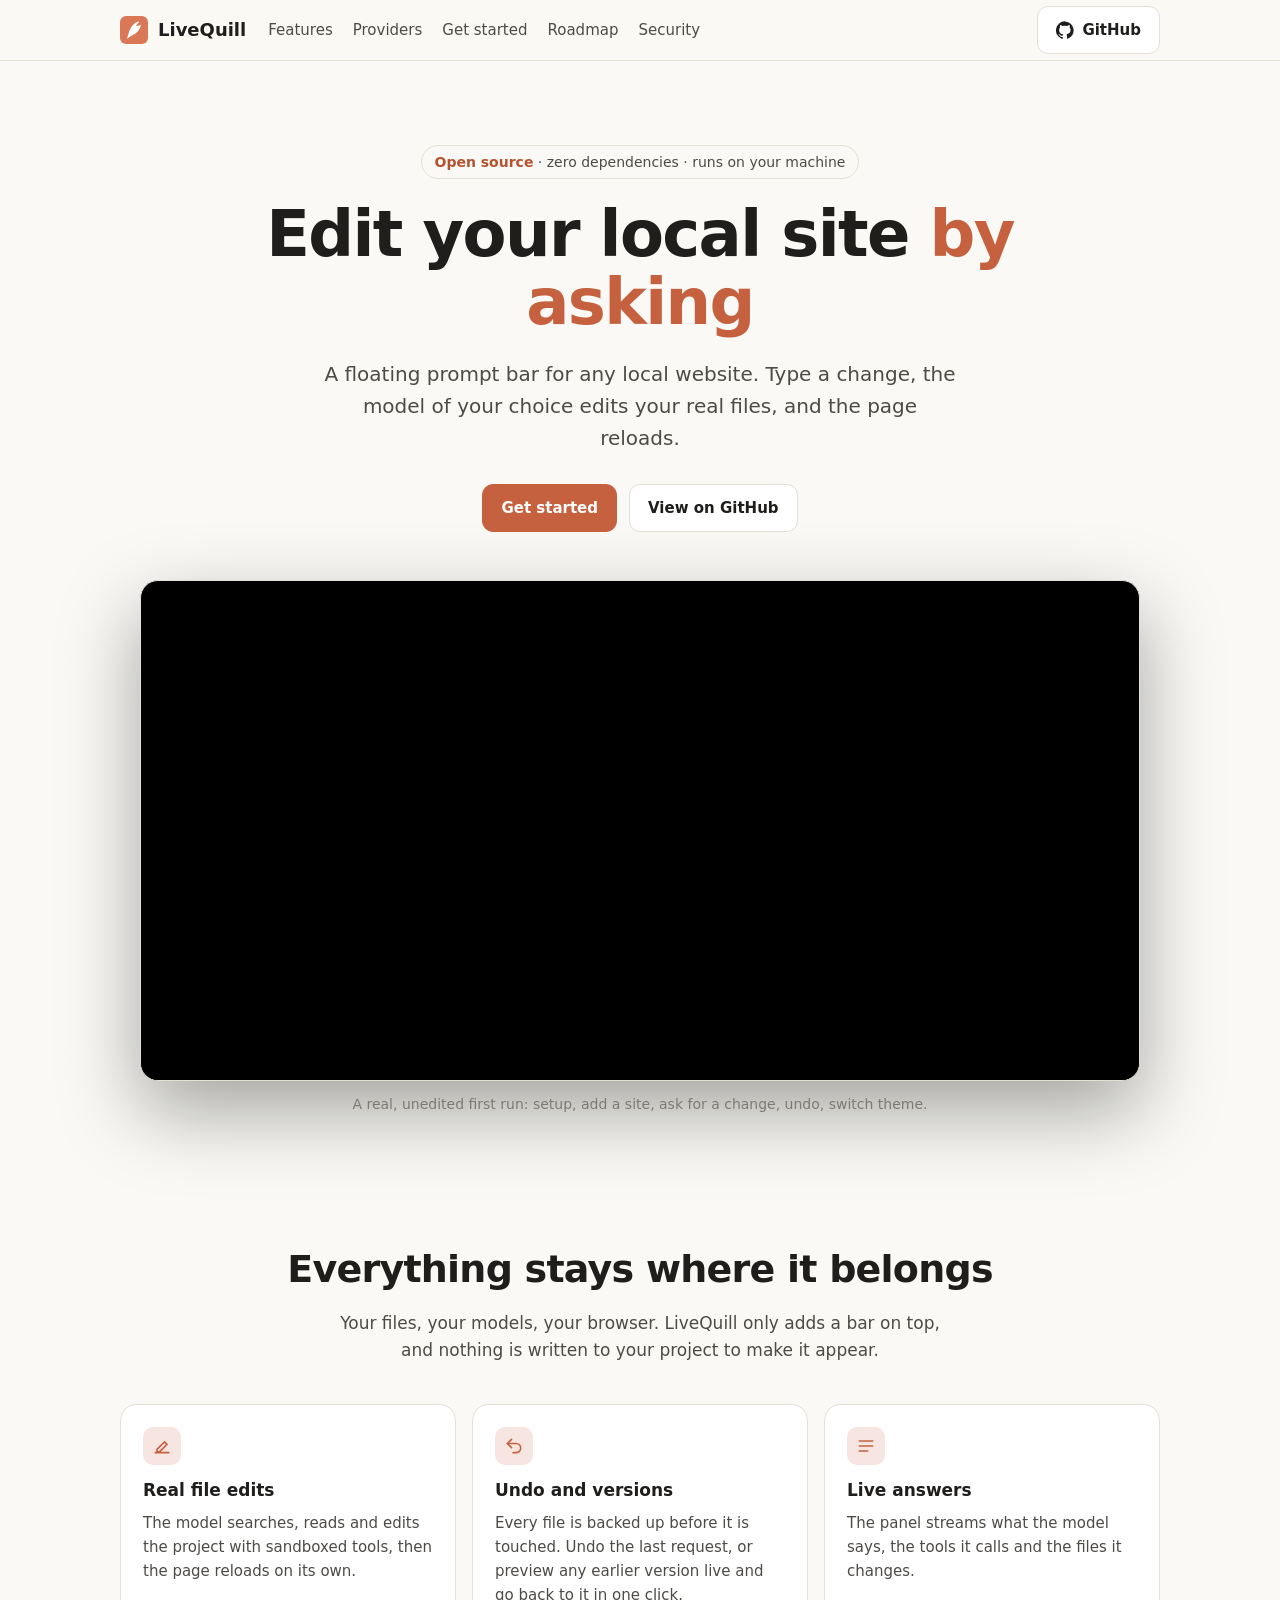
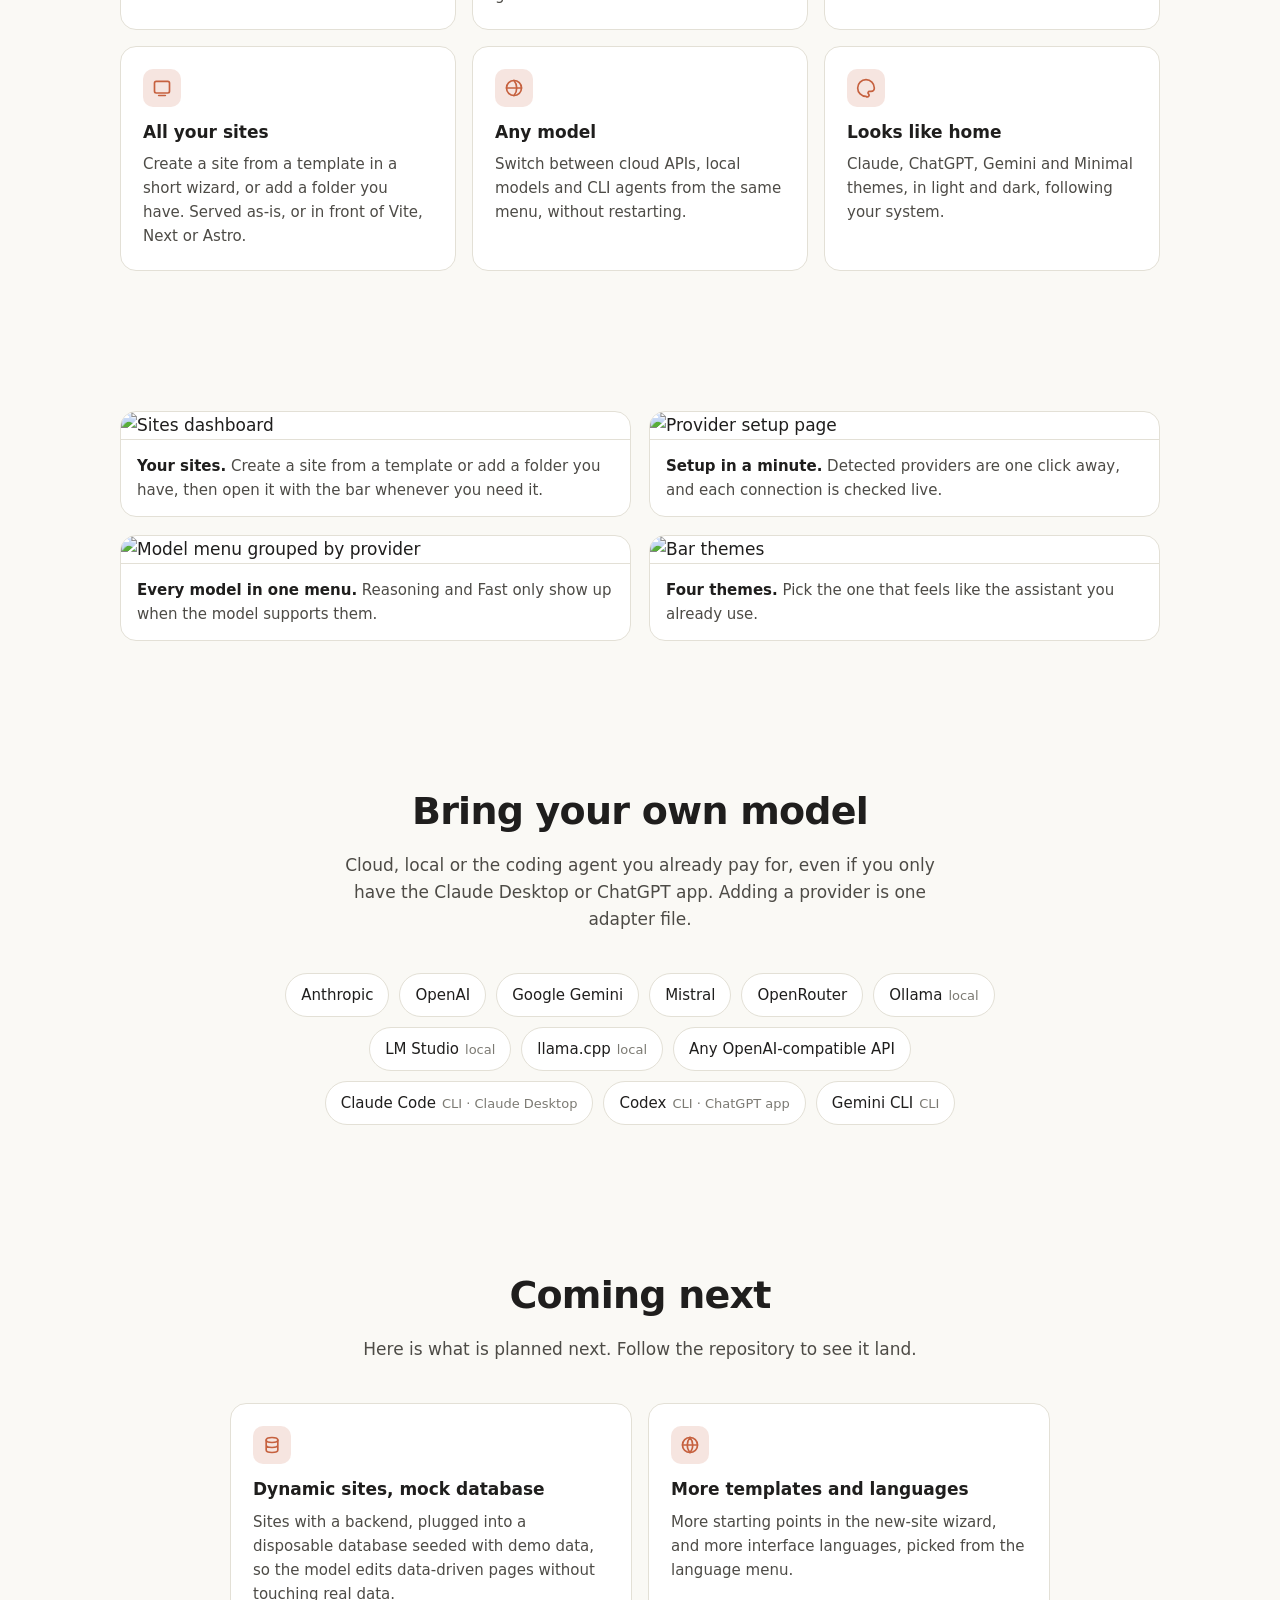
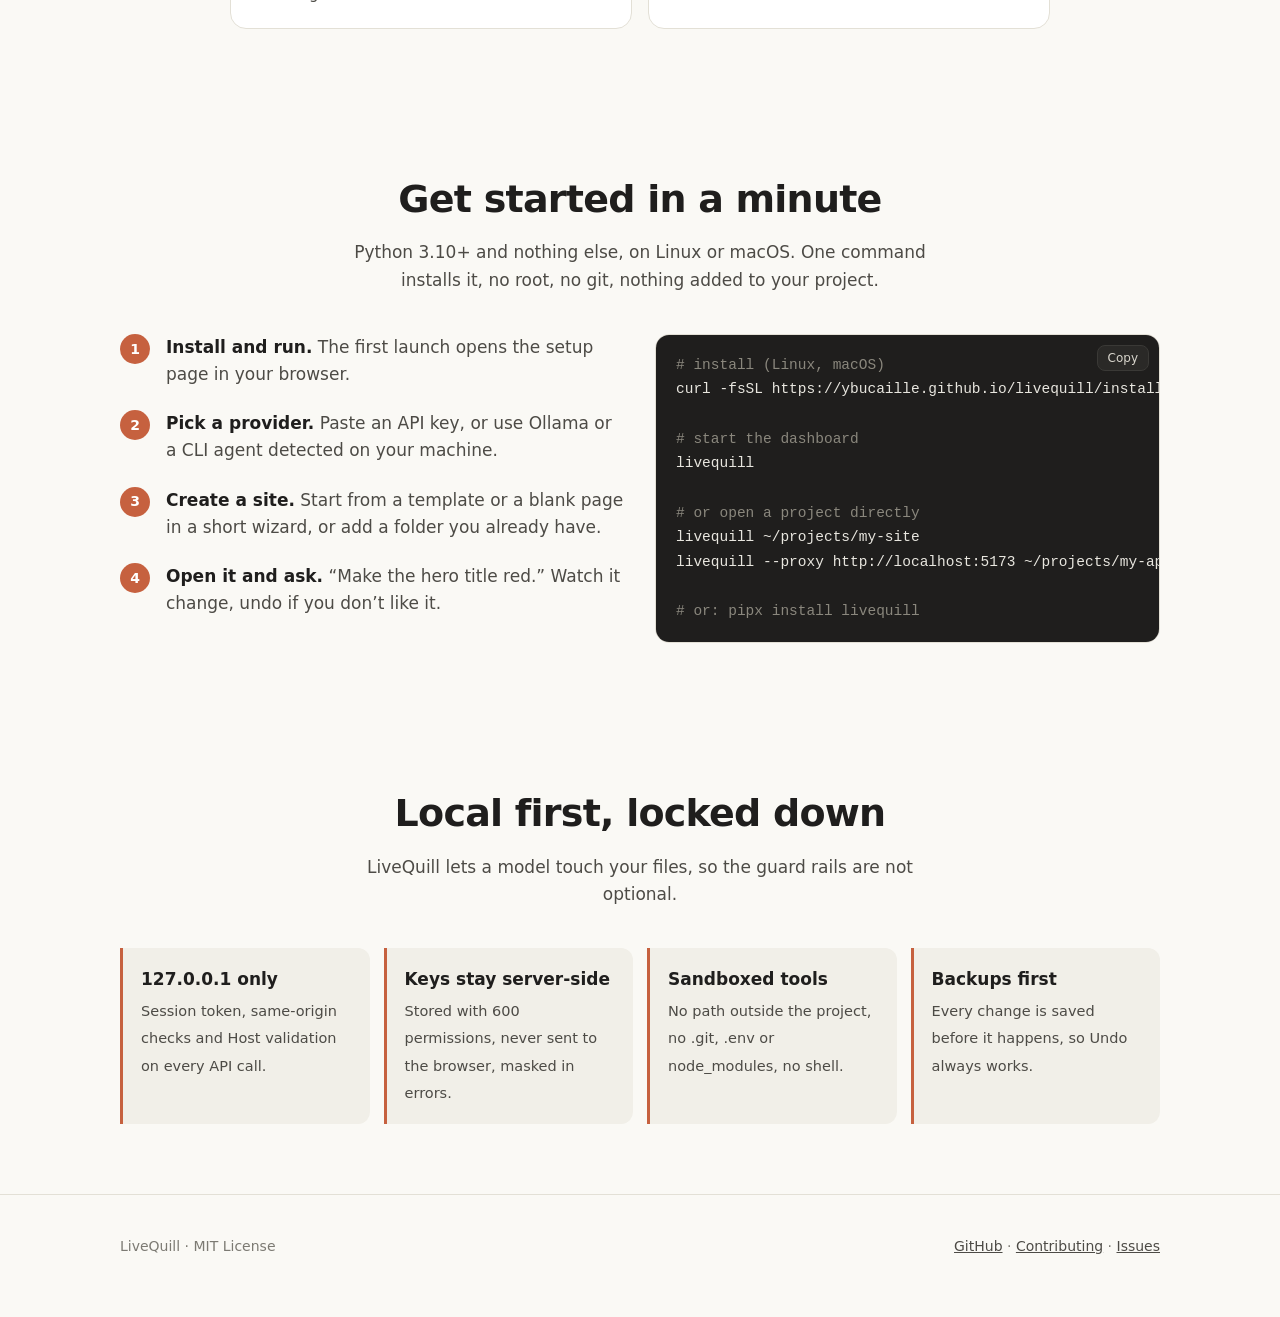
==== commit f385c0ff: "docs: new-site wizard, settings, languages and templates; English screenshots Co-Authored-By: Claude" ====
--- a/site/index.html
+++ b/site/index.html
@@ -43,7 +43,6 @@
   .sub{max-width:620px;margin:0 auto 40px;color:var(--soft);text-align:center}
   .grid{display:grid;grid-template-columns:repeat(3,1fr);gap:16px}
   .grid.two{grid-template-columns:1fr 1fr;max-width:820px;margin:0 auto}
-  .grid.one{grid-template-columns:1fr;max-width:460px;margin:0 auto}
   .f{padding:22px;border:1px solid var(--line);border-radius:16px;background:var(--card)}
   .f .i{display:grid;place-items:center;width:38px;height:38px;border-radius:10px;background:color-mix(in srgb,var(--acc) 16%,transparent);color:var(--acc);margin-bottom:12px}
   .f .i svg{width:20px;height:20px}
@@ -105,7 +104,7 @@
       <div class="f"><div class="i"><svg viewBox="0 0 24 24" fill="none" stroke="currentColor" stroke-width="2" stroke-linecap="round"><path d="M4 20h16M6 16l9-9 3 3-9 9H6z"/></svg></div><h3>Real file edits</h3><p>The model searches, reads and edits the project with sandboxed tools, then the page reloads on its own.</p></div>
       <div class="f"><div class="i"><svg viewBox="0 0 24 24" fill="none" stroke="currentColor" stroke-width="2" stroke-linecap="round"><path d="M9 14 4 9l5-5M4 9h10.5a5.5 5.5 0 0 1 0 11H11"/></svg></div><h3>Undo and versions</h3><p>Every file is backed up before it is touched. Undo the last request, or preview any earlier version live and go back to it in one click.</p></div>
       <div class="f"><div class="i"><svg viewBox="0 0 24 24" fill="none" stroke="currentColor" stroke-width="2" stroke-linecap="round"><path d="M4 6h16M4 12h16M4 18h10"/></svg></div><h3>Live answers</h3><p>The panel streams what the model says, the tools it calls and the files it changes.</p></div>
-      <div class="f"><div class="i"><svg viewBox="0 0 24 24" fill="none" stroke="currentColor" stroke-width="2" stroke-linecap="round"><rect x="3" y="4" width="18" height="14" rx="2"/><path d="M8 21h8"/></svg></div><h3>All your sites</h3><p>A dashboard lists your projects. Serve a folder as-is, or sit in front of Vite, Next or Astro.</p></div>
+      <div class="f"><div class="i"><svg viewBox="0 0 24 24" fill="none" stroke="currentColor" stroke-width="2" stroke-linecap="round"><rect x="3" y="4" width="18" height="14" rx="2"/><path d="M8 21h8"/></svg></div><h3>All your sites</h3><p>Create a site from a template in a short wizard, or add a folder you have. Served as-is, or in front of Vite, Next or Astro.</p></div>
       <div class="f"><div class="i"><svg viewBox="0 0 24 24" fill="none" stroke="currentColor" stroke-width="2" stroke-linecap="round"><circle cx="12" cy="12" r="9"/><path d="M12 3a14 14 0 0 1 0 18M3 12h18"/></svg></div><h3>Any model</h3><p>Switch between cloud APIs, local models and CLI agents from the same menu, without restarting.</p></div>
       <div class="f"><div class="i"><svg viewBox="0 0 24 24" fill="none" stroke="currentColor" stroke-width="2" stroke-linecap="round"><path d="M12 22a10 10 0 1 1 10-10c0 2.8-2.2 4-4 4h-1.7a1.8 1.8 0 0 0-1.3 3.1A1.6 1.6 0 0 1 12 22z"/></svg></div><h3>Looks like home</h3><p>Claude, ChatGPT, Gemini and Minimal themes, in light and dark, following your system.</p></div>
     </div>
@@ -113,7 +112,7 @@
 
   <section><div class="wrap">
     <div class="shots">
-      <figure><img src="assets/images/hub.jpg" alt="Sites dashboard" loading="lazy"><figcaption><b>Your sites.</b> Add a project folder once, open it with the bar whenever you need it.</figcaption></figure>
+      <figure><img src="assets/images/hub.jpg" alt="Sites dashboard" loading="lazy"><figcaption><b>Your sites.</b> Create a site from a template or add a folder you have, then open it with the bar whenever you need it.</figcaption></figure>
       <figure><img src="assets/images/setup.jpg" alt="Provider setup page" loading="lazy"><figcaption><b>Setup in a minute.</b> Detected providers are one click away, and each connection is checked live.</figcaption></figure>
       <figure><img src="assets/images/models.png" alt="Model menu grouped by provider" loading="lazy"><figcaption><b>Every model in one menu.</b> Reasoning and Fast only show up when the model supports them.</figcaption></figure>
       <figure><img src="assets/images/themes.png" alt="Bar themes" loading="lazy"><figcaption><b>Four themes.</b> Pick the one that feels like the assistant you already use.</figcaption></figure>
@@ -133,8 +132,9 @@
   <section id="roadmap"><div class="wrap">
     <h2>Coming next</h2>
     <p class="sub">Here is what is planned next. Follow the repository to see it land.</p>
-    <div class="grid one">
+    <div class="grid two">
       <div class="f"><div class="i"><svg viewBox="0 0 24 24" fill="none" stroke="currentColor" stroke-width="2" stroke-linecap="round"><ellipse cx="12" cy="6" rx="7" ry="3"/><path d="M5 6v6c0 1.7 3.1 3 7 3s7-1.3 7-3V6M5 12v6c0 1.7 3.1 3 7 3s7-1.3 7-3v-6"/></svg></div><h3>Dynamic sites, mock database</h3><p>Sites with a backend, plugged into a disposable database seeded with demo data, so the model edits data-driven pages without touching real data.</p></div>
+      <div class="f"><div class="i"><svg viewBox="0 0 24 24" fill="none" stroke="currentColor" stroke-width="2" stroke-linecap="round"><circle cx="12" cy="12" r="9"/><path d="M3 12h18M12 3a14 14 0 0 1 0 18M12 3a14 14 0 0 0 0 18"/></svg></div><h3>More templates and languages</h3><p>More starting points in the new-site wizard, and more interface languages, picked from the language menu.</p></div>
     </div>
   </div></section>
 
@@ -145,7 +145,7 @@
       <ol class="steps">
         <li><b>Install and run.</b> The first launch opens the setup page in your browser.</li>
         <li><b>Pick a provider.</b> Paste an API key, or use Ollama or a CLI agent detected on your machine.</li>
-        <li><b>Add a site.</b> Choose a project folder, or the URL of your dev server.</li>
+        <li><b>Create a site.</b> Start from a template or a blank page in a short wizard, or add a folder you already have.</li>
         <li><b>Open it and ask.</b> “Make the hero title red.” Watch it change, undo if you don’t like it.</li>
       </ol>
       <pre id="code"><button class="copy" type="button">Copy</button><span class="c"># install (Linux, macOS)</span>
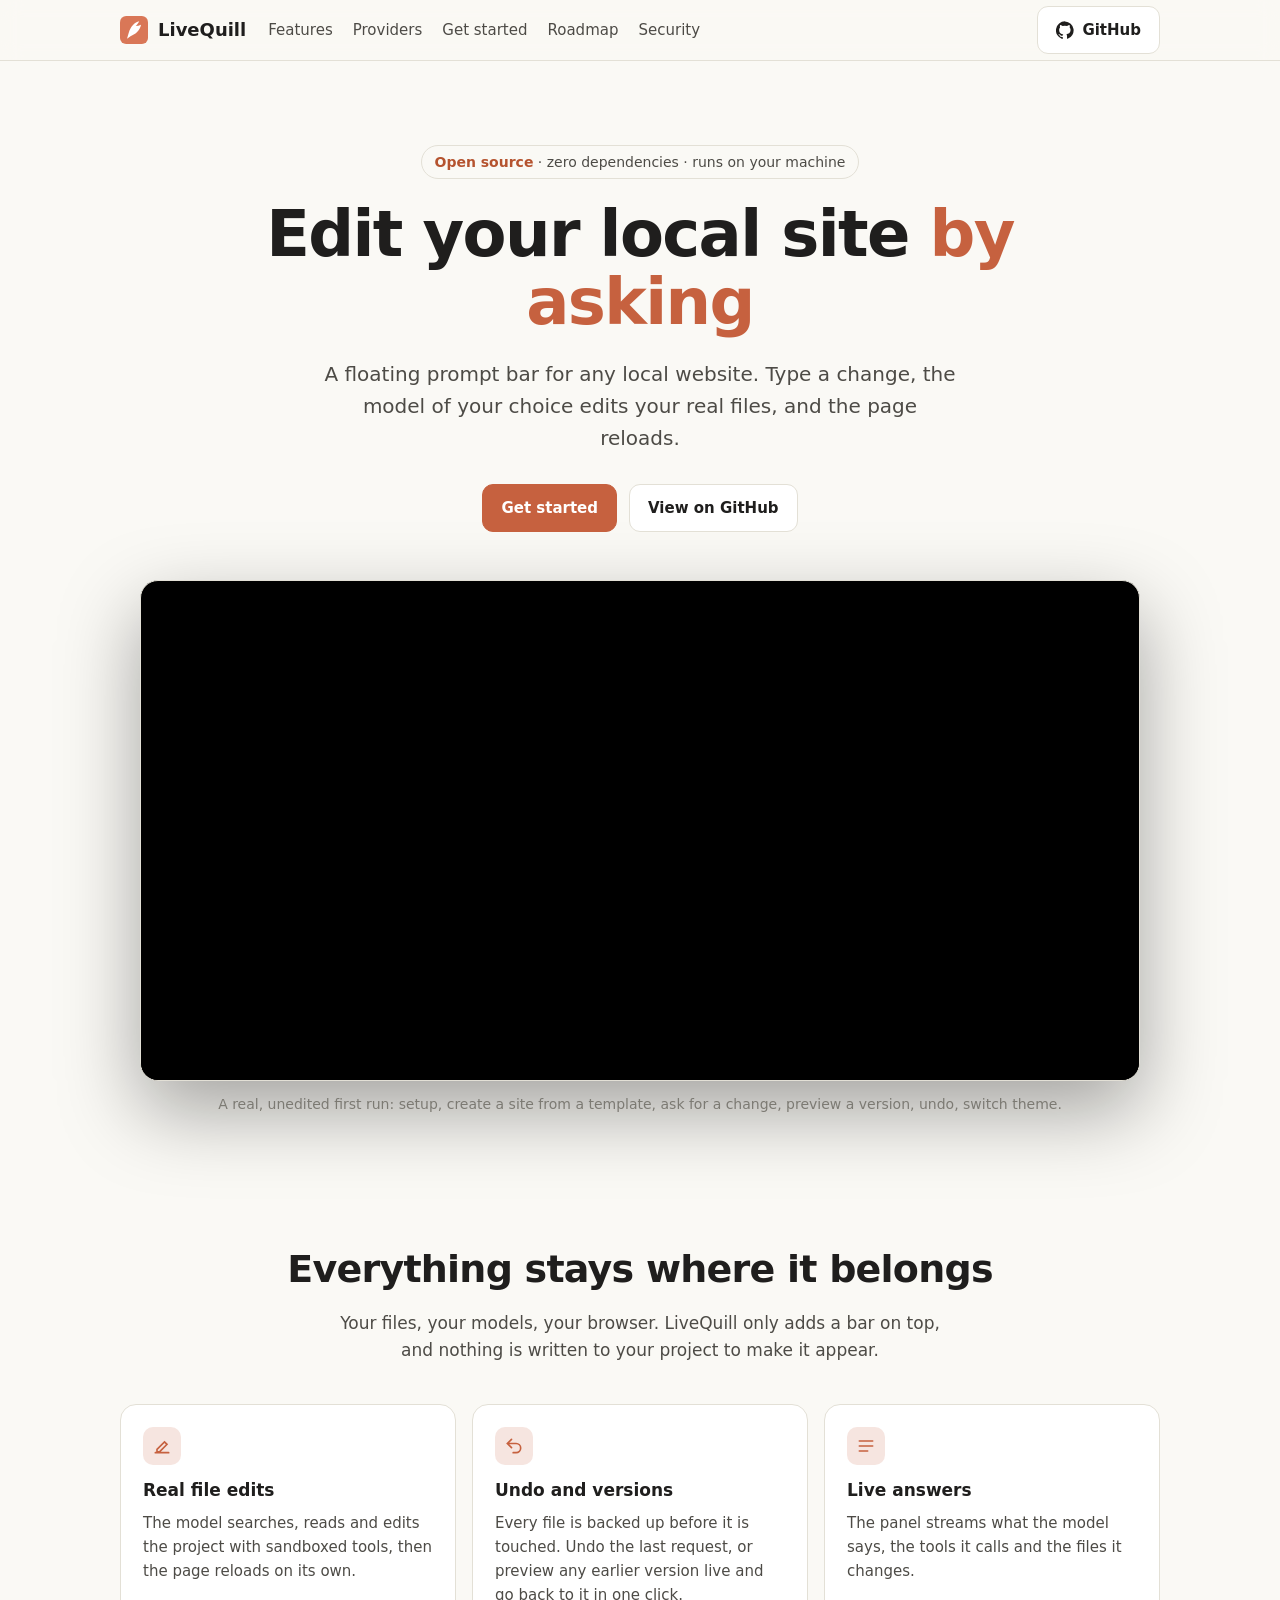
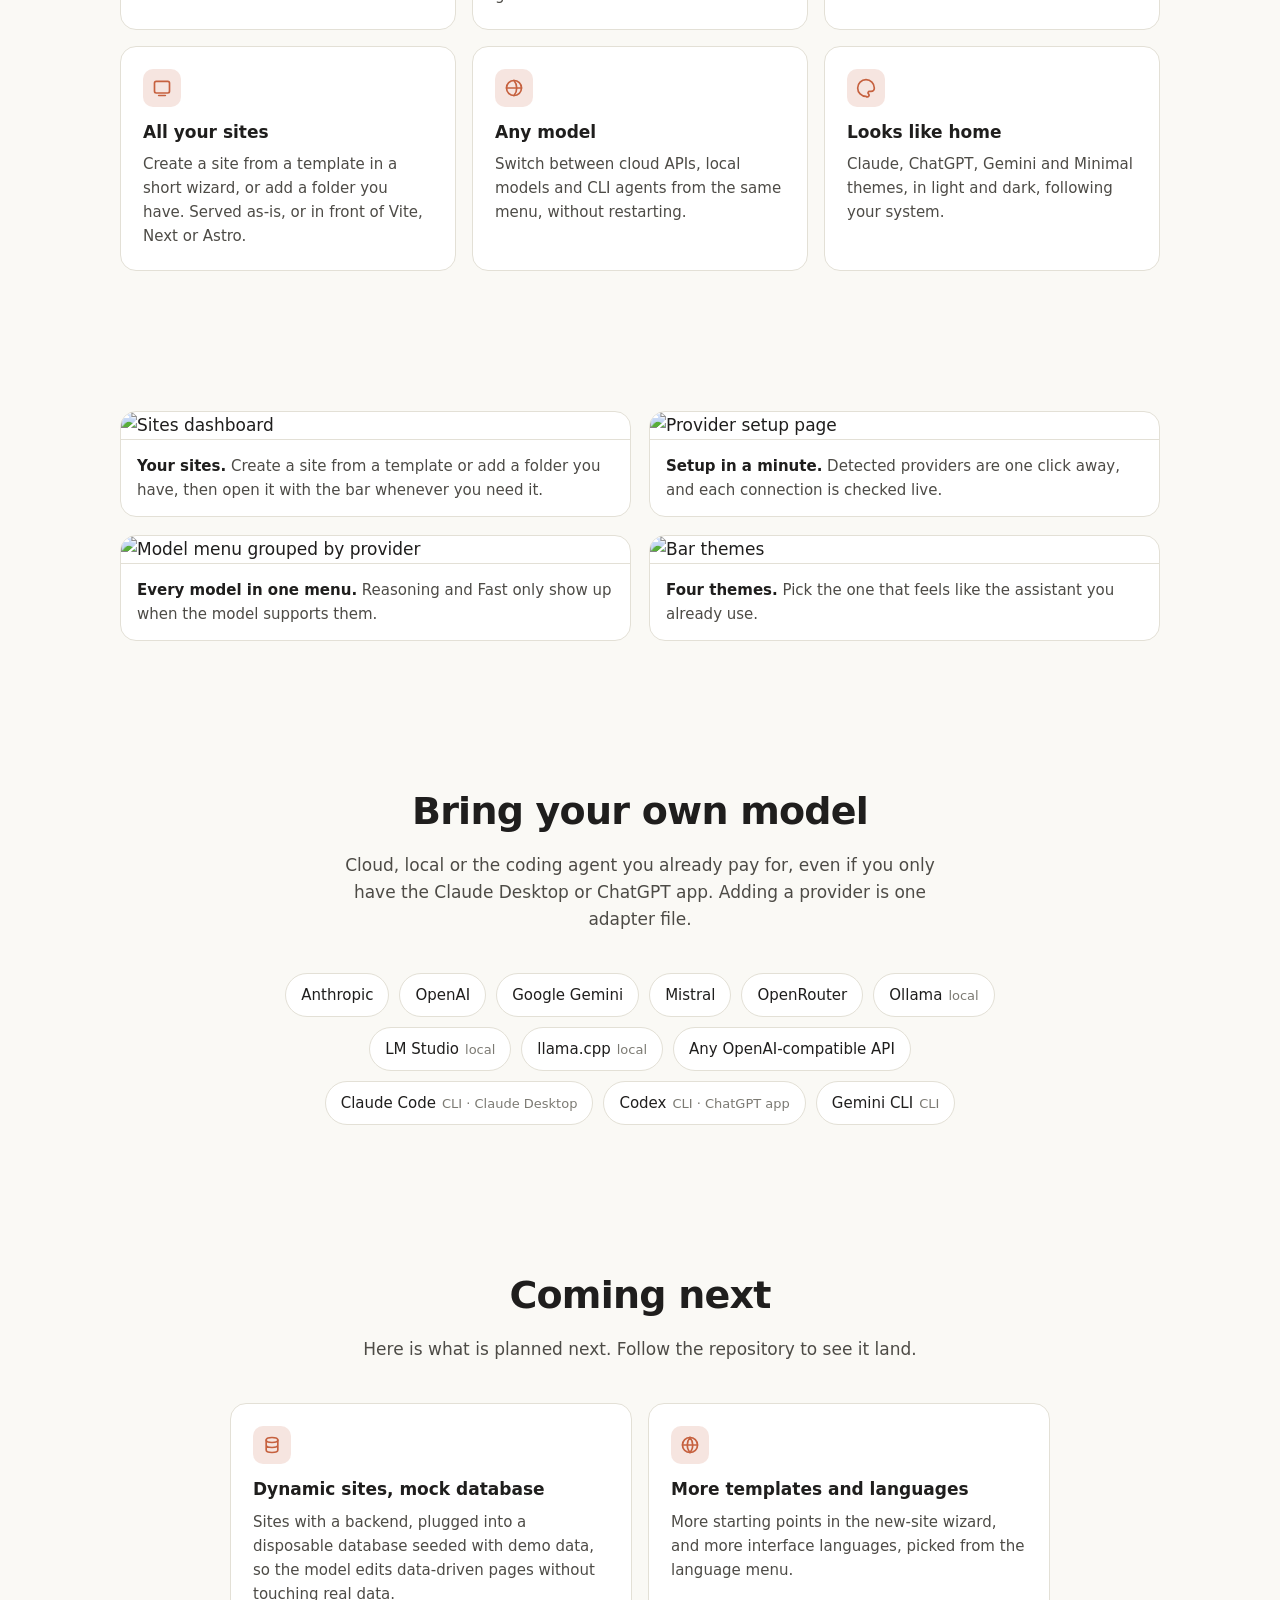
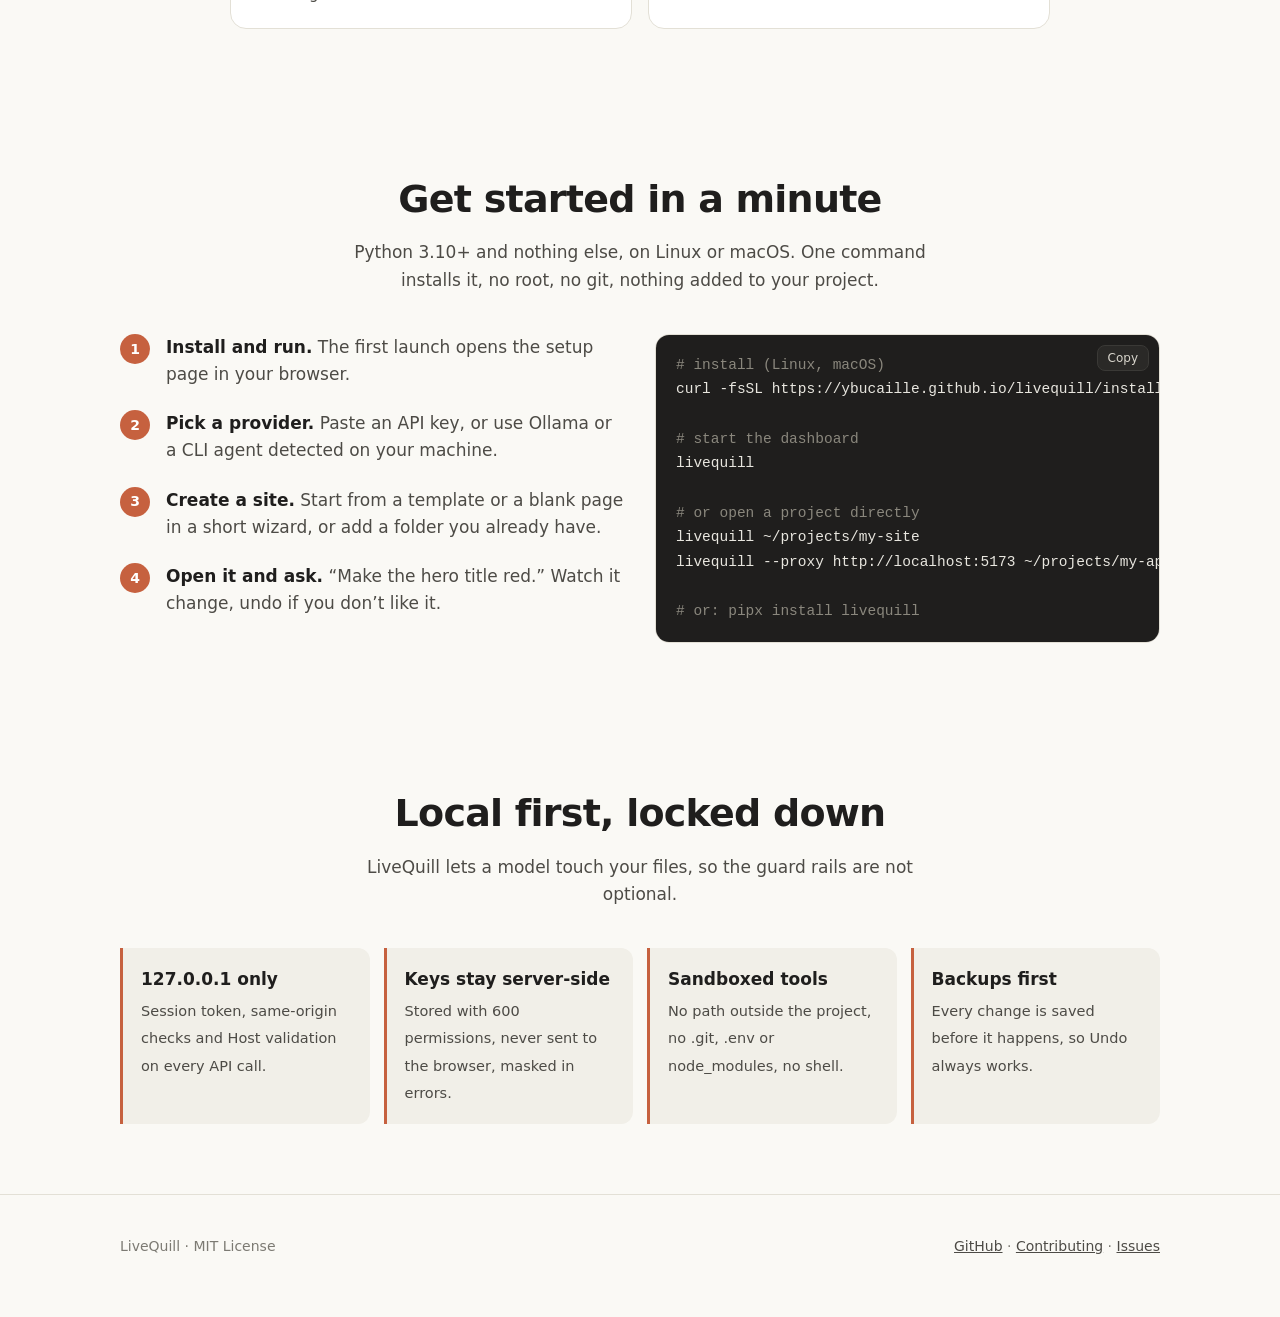
==== commit eb7e3767: "docs: re-record the demo and the live-answer screenshot in English Recorded from a real run with Cla" ====
--- a/site/index.html
+++ b/site/index.html
@@ -94,7 +94,7 @@
     <div class="video">
       <video src="assets/demo.mp4" poster="assets/images/hero.jpg" autoplay muted loop playsinline controls preload="metadata" aria-label="LiveQuill demo"></video>
     </div>
-    <p class="caption">A real, unedited first run: setup, add a site, ask for a change, undo, switch theme.</p>
+    <p class="caption">A real, unedited first run: setup, create a site from a template, ask for a change, preview a version, undo, switch theme.</p>
   </div>
 
   <section id="features"><div class="wrap">
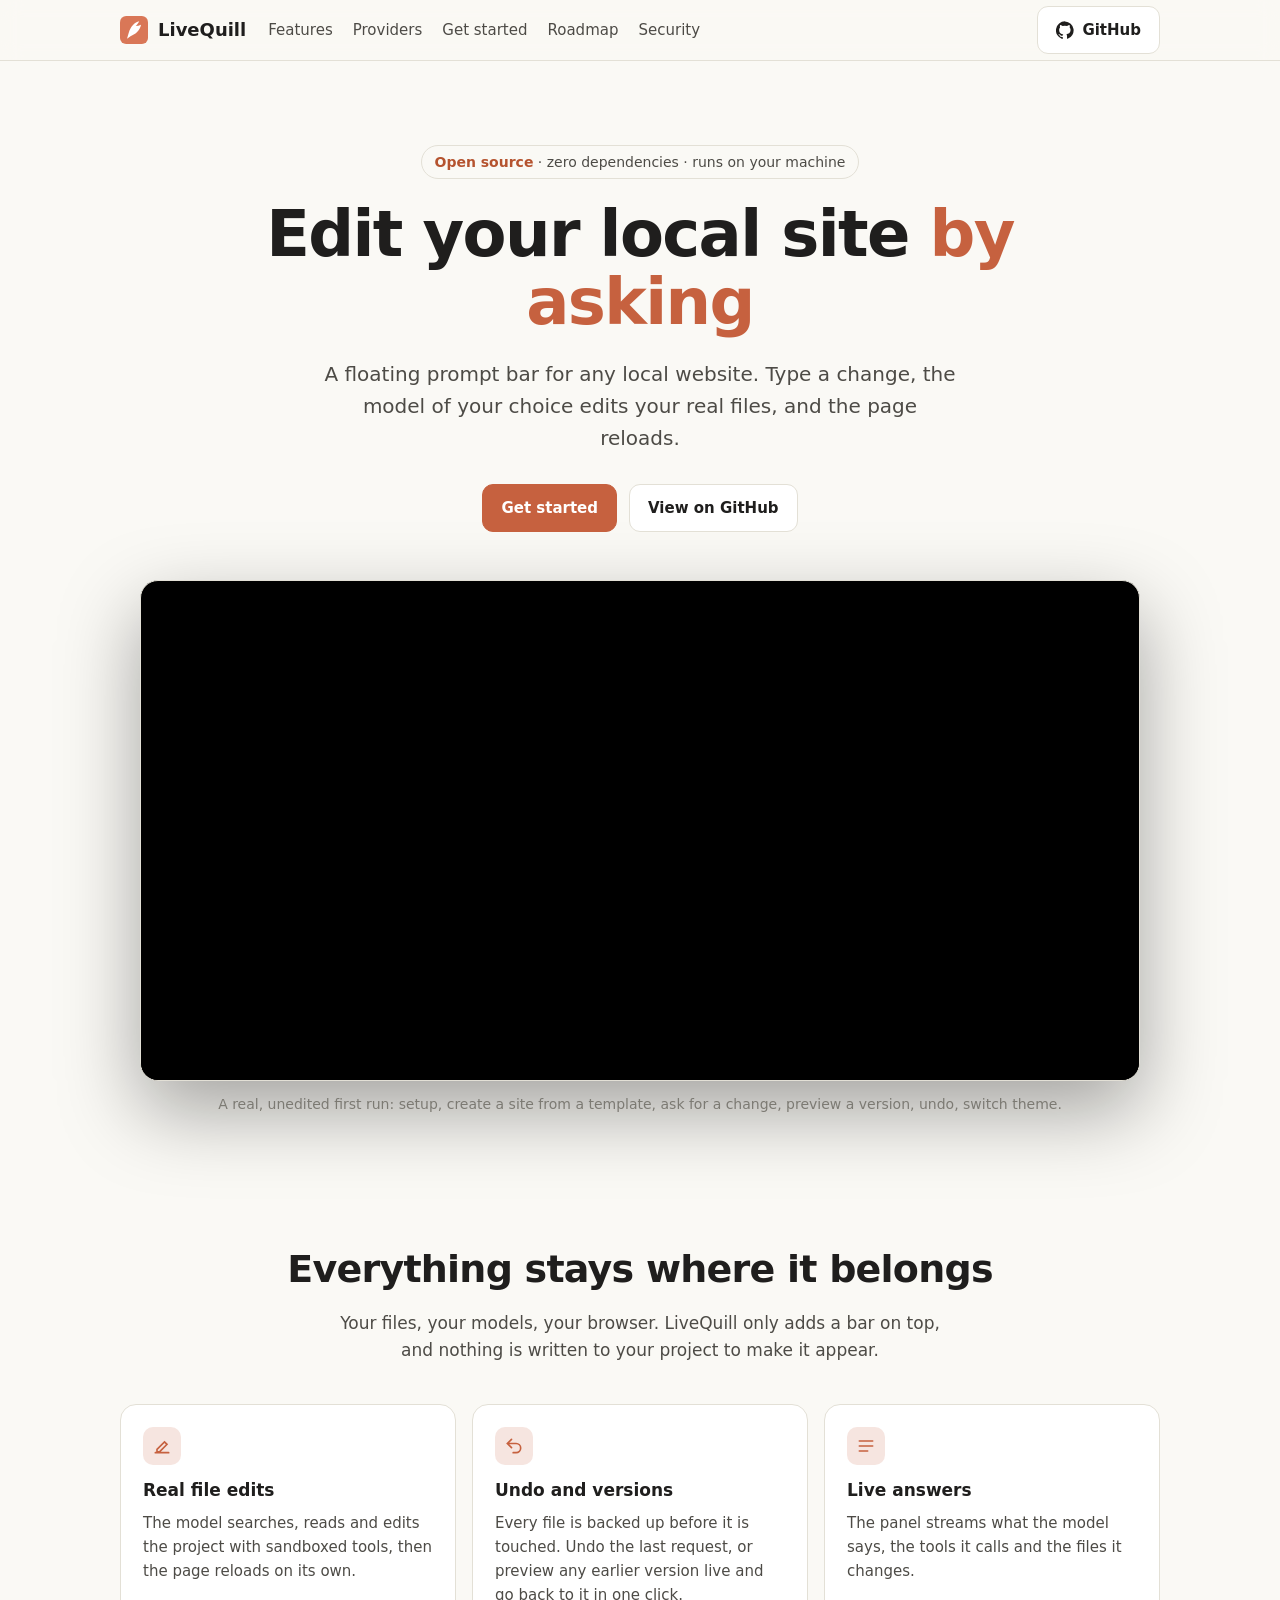
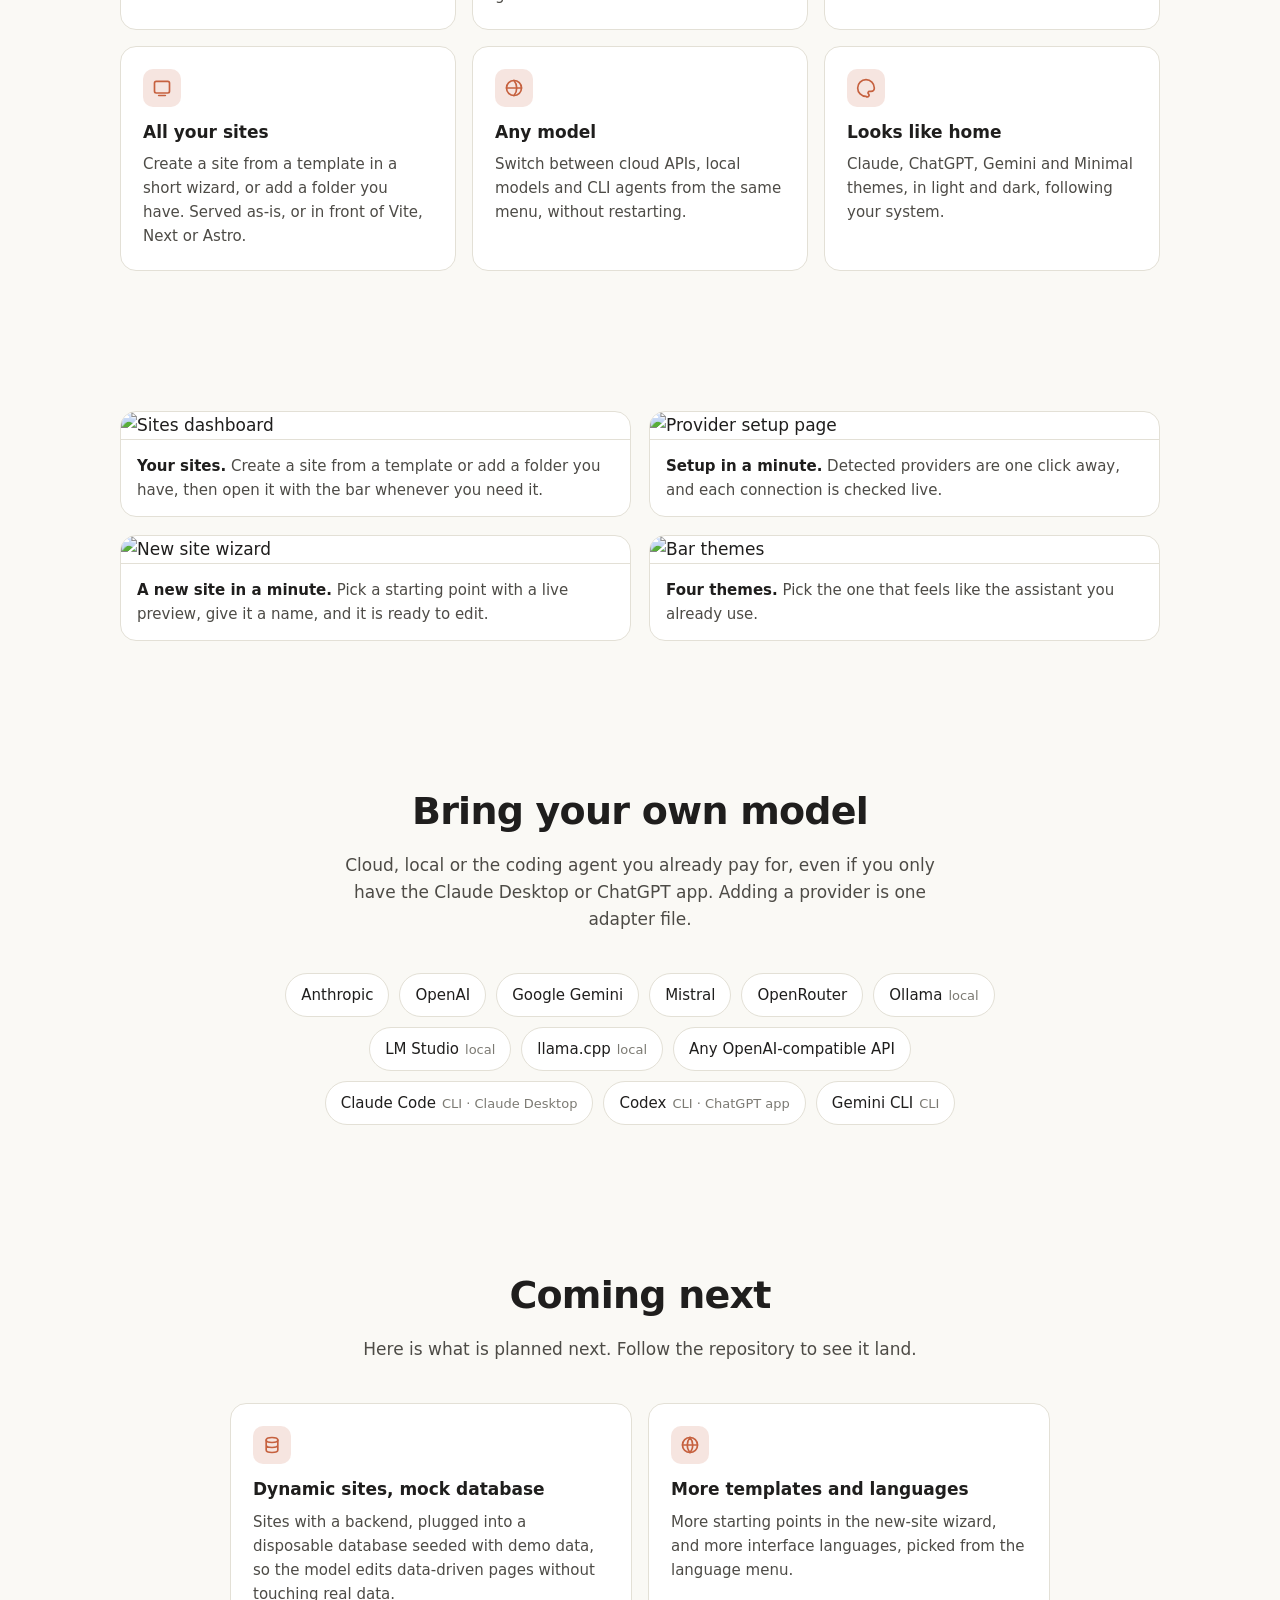
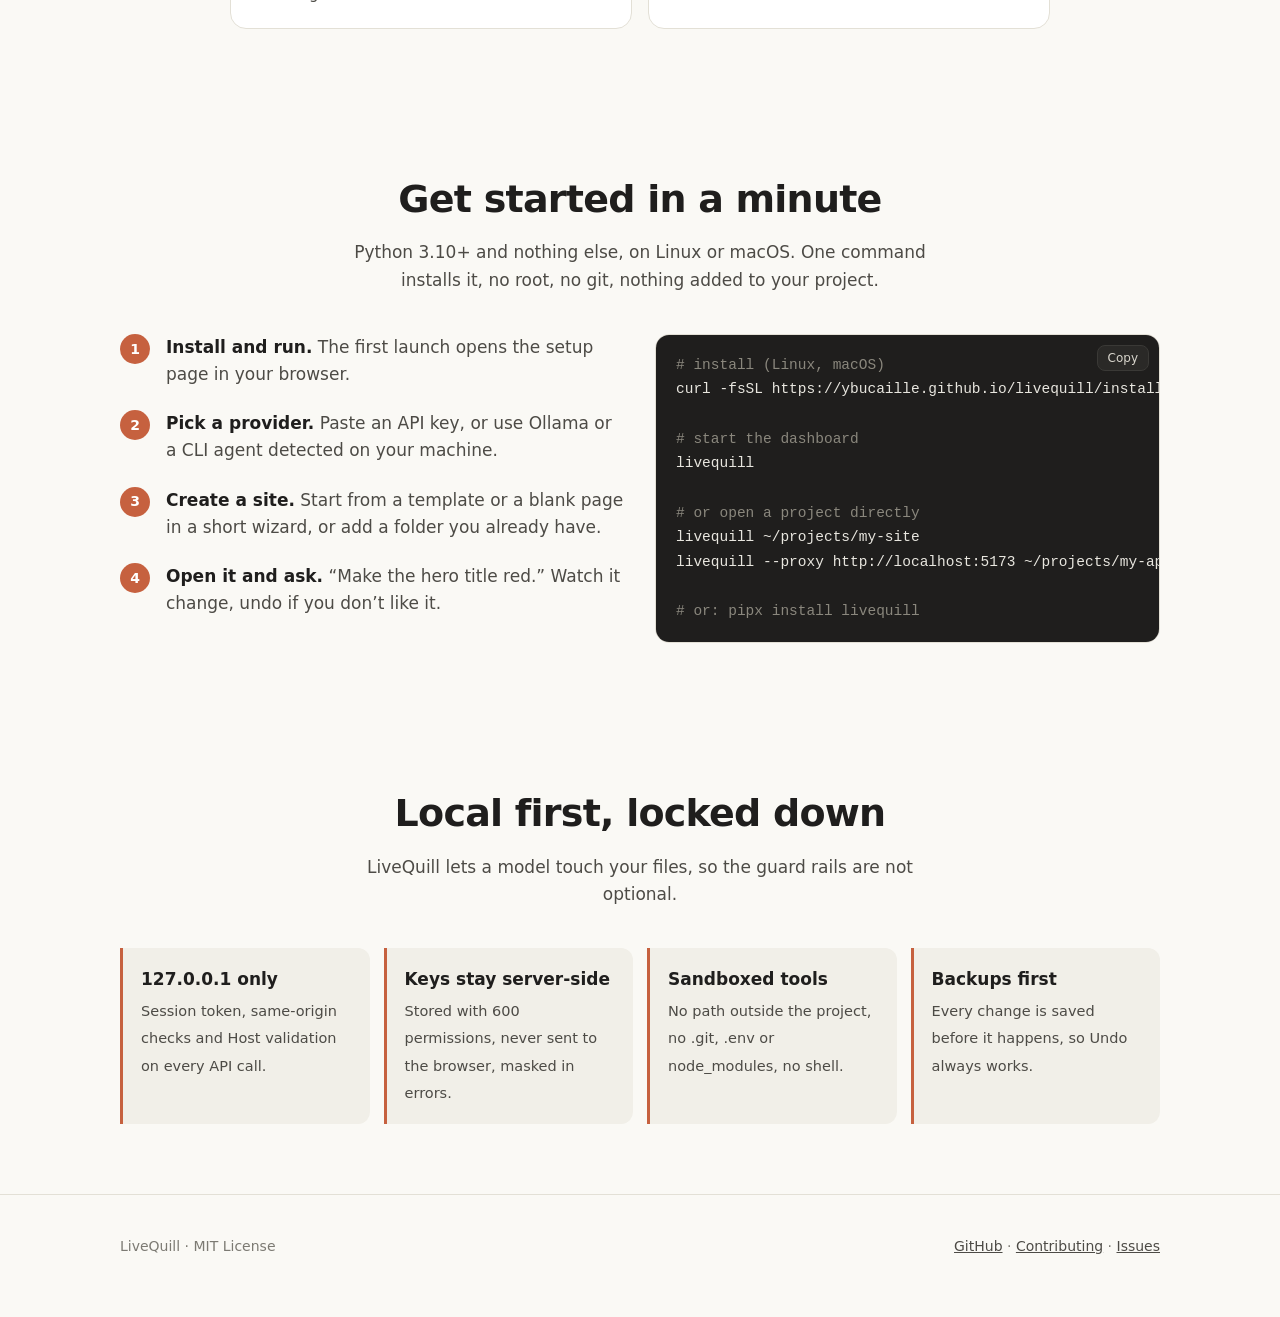
==== commit 03252d60: "release: 0.3.0; showcase links its files per deployment The showcase now references the demo and scr" ====
--- a/site/index.html
+++ b/site/index.html
@@ -7,7 +7,7 @@
 <meta name="description" content="A floating prompt bar for any local website. Type a change, any model edits your real files, and the page reloads. Works with Claude, GPT, Gemini, Ollama and more.">
 <meta property="og:title" content="LiveQuill — edit your local site by asking">
 <meta property="og:description" content="A floating prompt bar for any local website. Any model edits your real files, the page reloads.">
-<meta property="og:image" content="assets/images/hero.jpg">
+<meta property="og:image" content="assets/images/hero.jpg?v=dev">
 <meta name="theme-color" content="#1f1e1d">
 <link rel="icon" href="data:image/svg+xml,%3Csvg xmlns='http://www.w3.org/2000/svg' viewBox='0 0 64 64'%3E%3Crect width='64' height='64' rx='14' fill='%23d97757'/%3E%3Cpath d='M44 12c-10 2-20 12-24 26l-4 14 8-6c12-4 22-14 24-26-4 2-8 3-12 3 3-3 6-7 8-11z' fill='%23fff'/%3E%3C/svg%3E">
 <style>
@@ -92,7 +92,7 @@
       <a class="btn" href="https://github.com/Ybucaille/livequill">View on GitHub</a>
     </div>
     <div class="video">
-      <video src="assets/demo.mp4" poster="assets/images/hero.jpg" autoplay muted loop playsinline controls preload="metadata" aria-label="LiveQuill demo"></video>
+      <video src="assets/demo.mp4?v=dev" poster="assets/images/hero.jpg?v=dev" autoplay muted loop playsinline controls preload="metadata" aria-label="LiveQuill demo"></video>
     </div>
     <p class="caption">A real, unedited first run: setup, create a site from a template, ask for a change, preview a version, undo, switch theme.</p>
   </div>
@@ -112,10 +112,10 @@
 
   <section><div class="wrap">
     <div class="shots">
-      <figure><img src="assets/images/hub.jpg" alt="Sites dashboard" loading="lazy"><figcaption><b>Your sites.</b> Create a site from a template or add a folder you have, then open it with the bar whenever you need it.</figcaption></figure>
-      <figure><img src="assets/images/setup.jpg" alt="Provider setup page" loading="lazy"><figcaption><b>Setup in a minute.</b> Detected providers are one click away, and each connection is checked live.</figcaption></figure>
-      <figure><img src="assets/images/models.png" alt="Model menu grouped by provider" loading="lazy"><figcaption><b>Every model in one menu.</b> Reasoning and Fast only show up when the model supports them.</figcaption></figure>
-      <figure><img src="assets/images/themes.png" alt="Bar themes" loading="lazy"><figcaption><b>Four themes.</b> Pick the one that feels like the assistant you already use.</figcaption></figure>
+      <figure><img src="assets/images/hub.jpg?v=dev" alt="Sites dashboard" loading="lazy"><figcaption><b>Your sites.</b> Create a site from a template or add a folder you have, then open it with the bar whenever you need it.</figcaption></figure>
+      <figure><img src="assets/images/setup.jpg?v=dev" alt="Provider setup page" loading="lazy"><figcaption><b>Setup in a minute.</b> Detected providers are one click away, and each connection is checked live.</figcaption></figure>
+      <figure><img src="assets/images/wizard.jpg?v=dev" alt="New site wizard" loading="lazy"><figcaption><b>A new site in a minute.</b> Pick a starting point with a live preview, give it a name, and it is ready to edit.</figcaption></figure>
+      <figure><img src="assets/images/themes.png?v=dev" alt="Bar themes" loading="lazy"><figcaption><b>Four themes.</b> Pick the one that feels like the assistant you already use.</figcaption></figure>
     </div>
   </div></section>
 
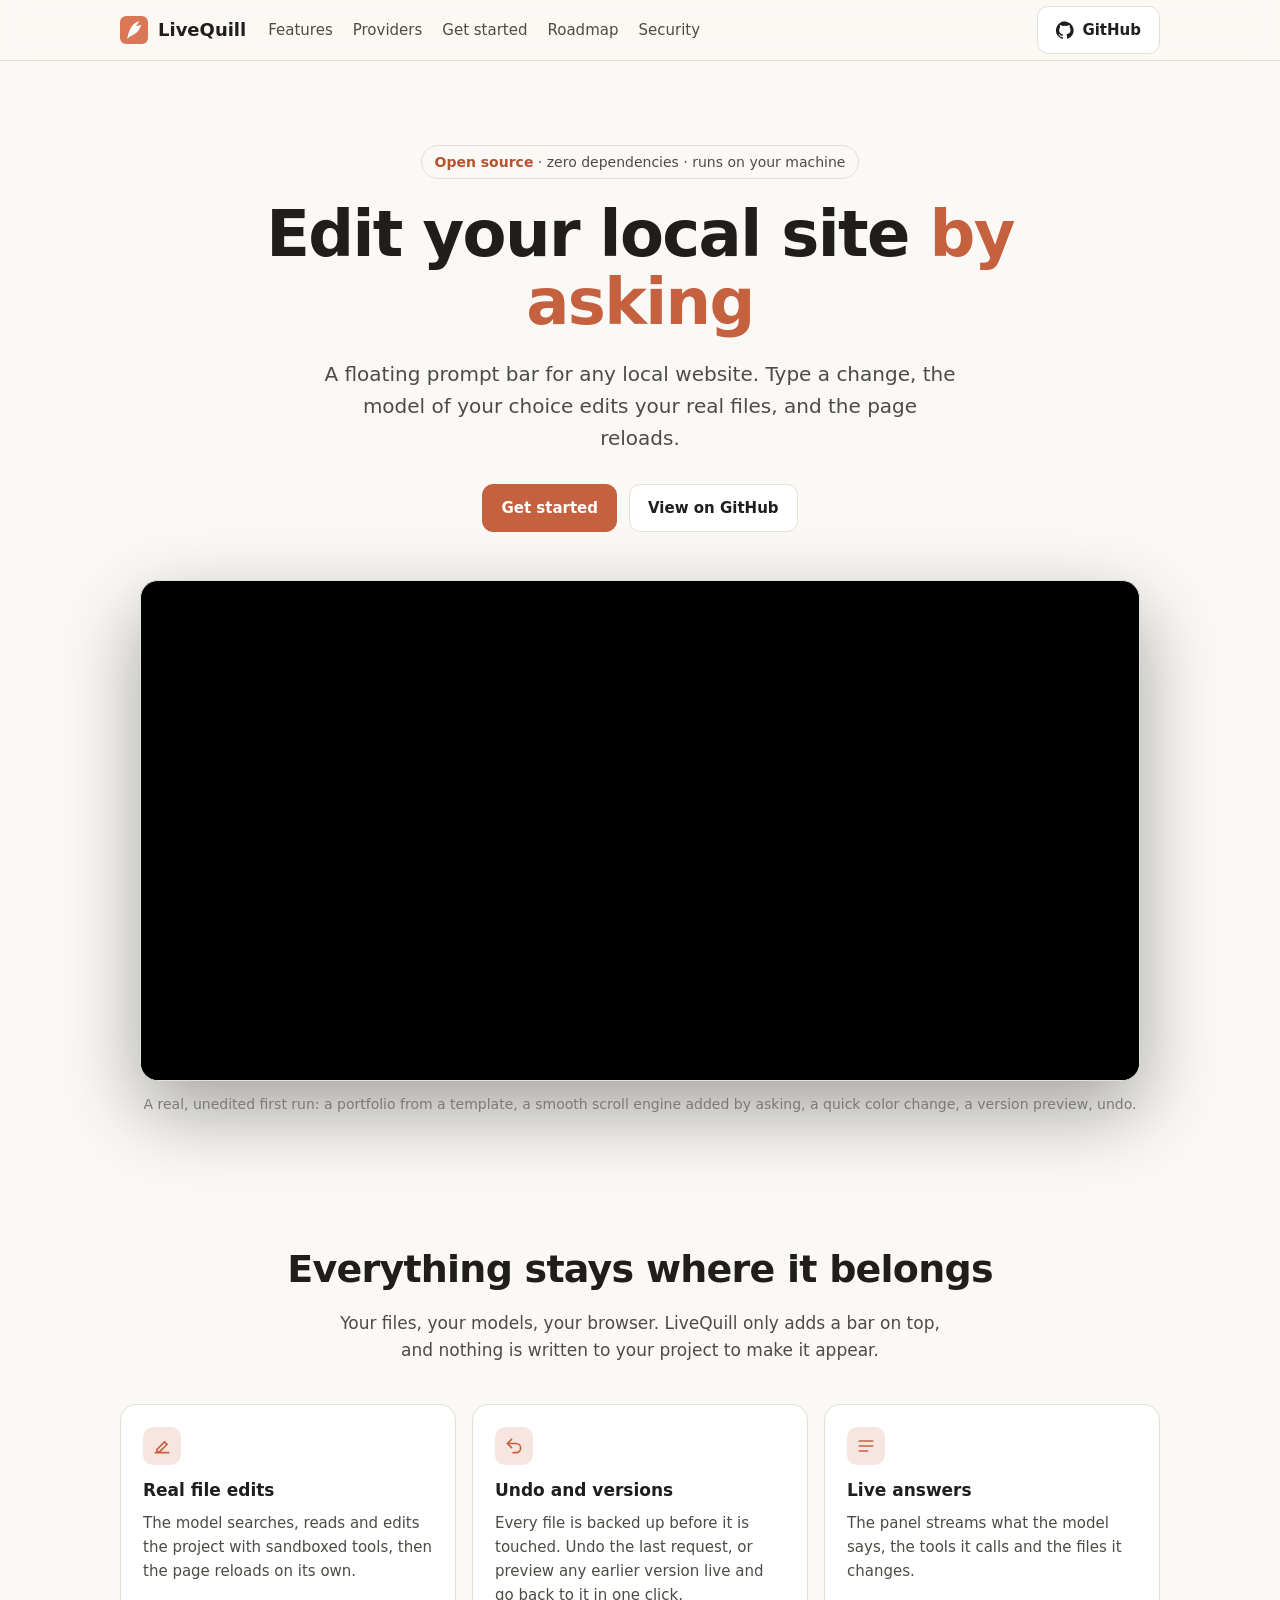
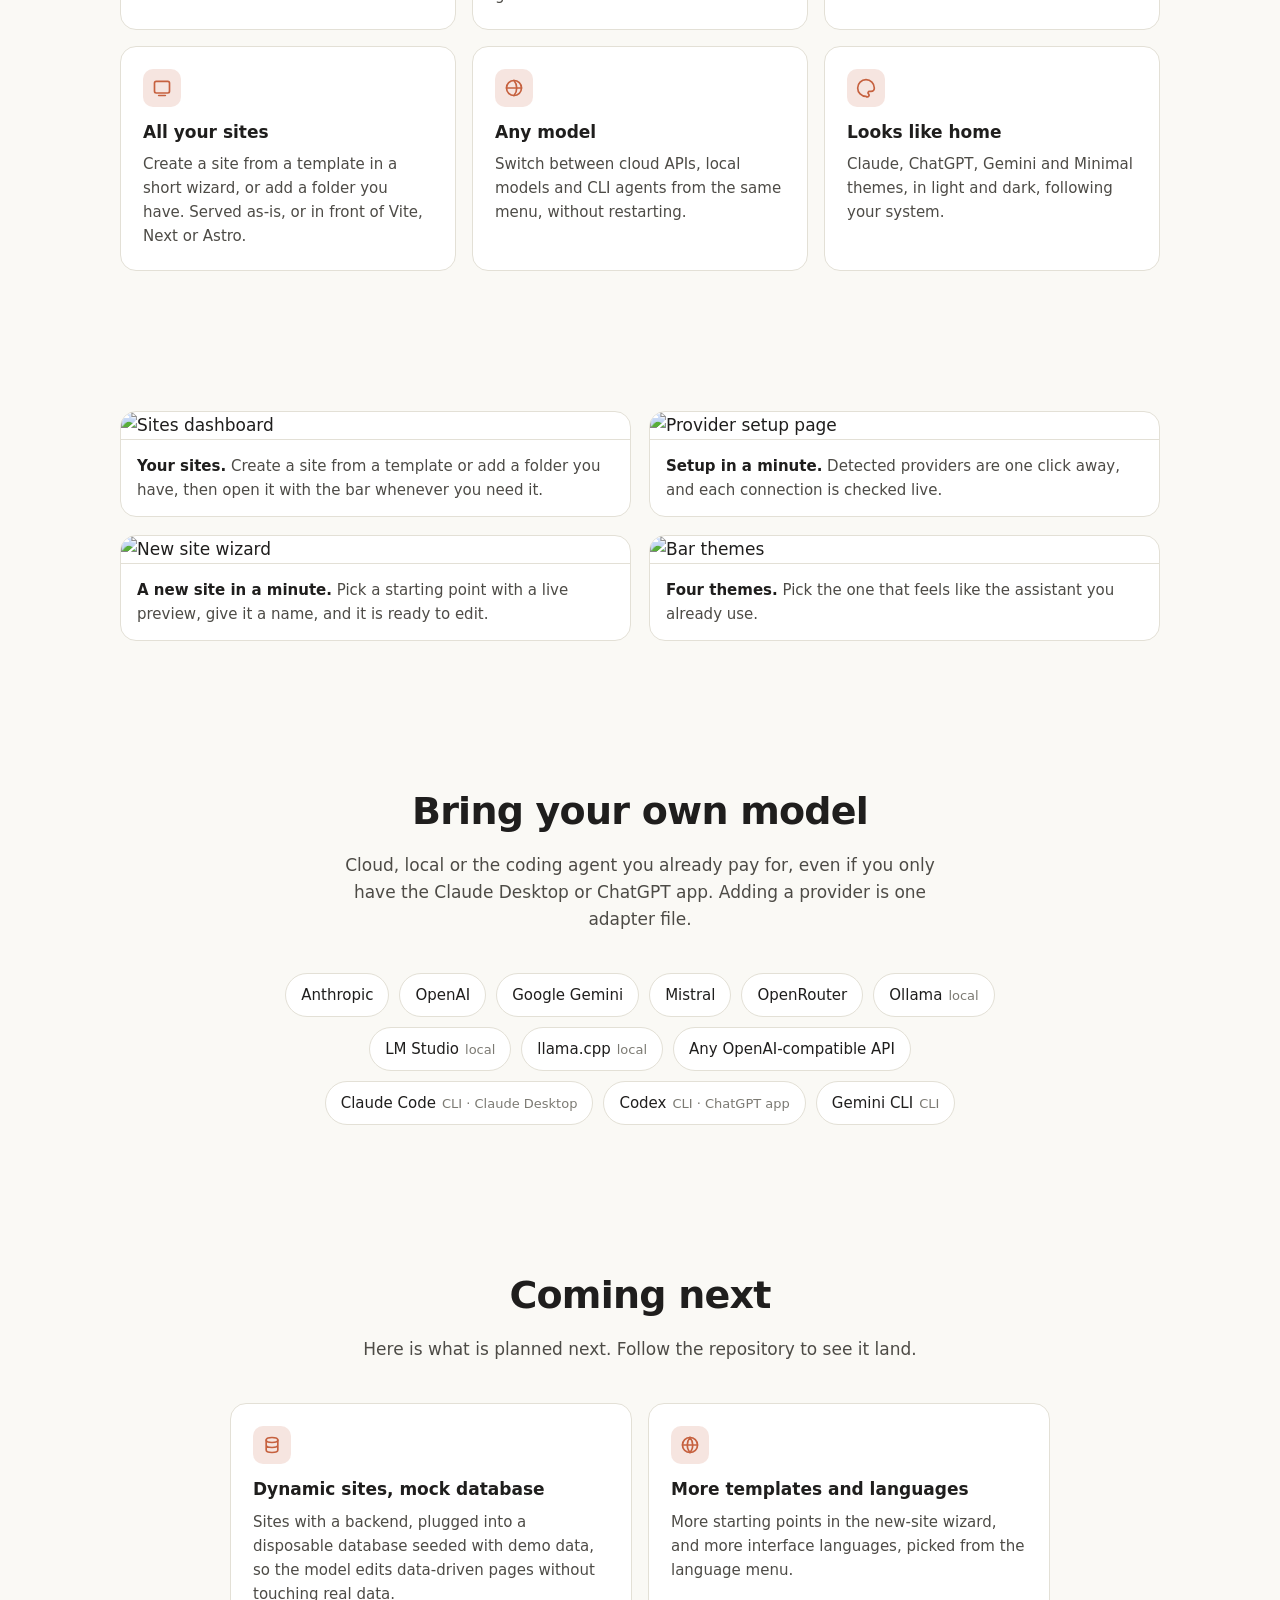
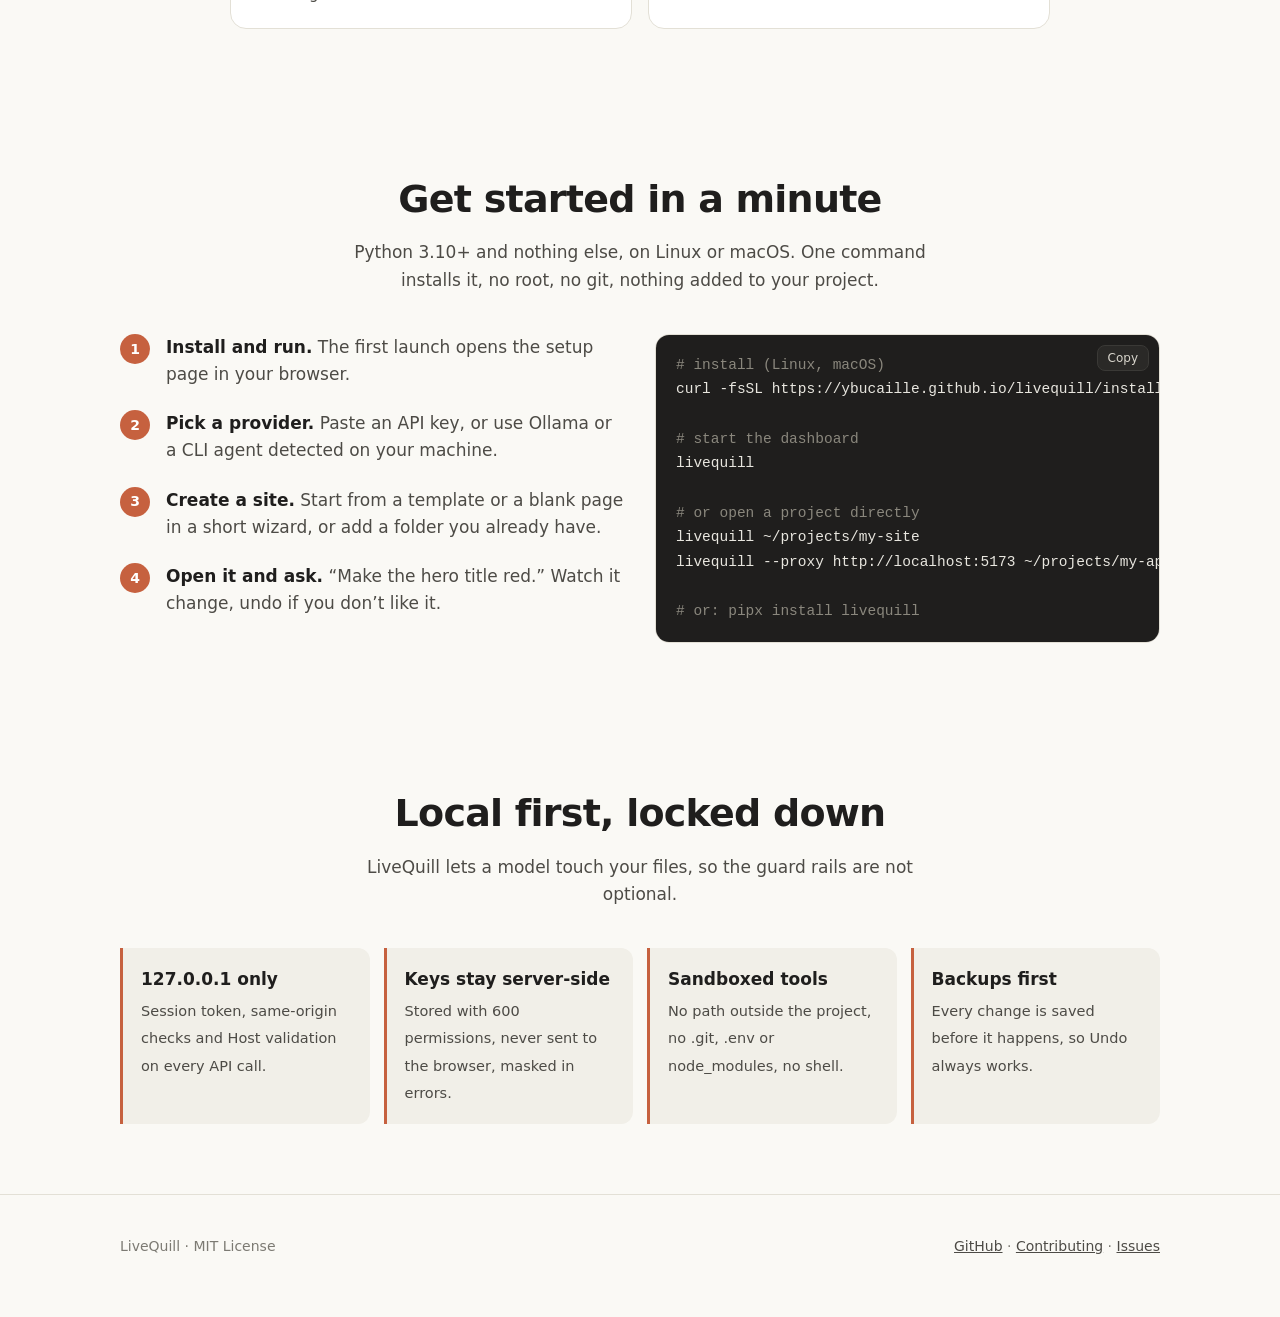
==== commit 17ef659d: "feat: portfolio template; demo shows a scroll engine added by asking - New "Portfolio" starting poin" ====
--- a/site/index.html
+++ b/site/index.html
@@ -94,7 +94,7 @@
     <div class="video">
       <video src="assets/demo.mp4?v=dev" poster="assets/images/hero.jpg?v=dev" autoplay muted loop playsinline controls preload="metadata" aria-label="LiveQuill demo"></video>
     </div>
-    <p class="caption">A real, unedited first run: setup, create a site from a template, ask for a change, preview a version, undo, switch theme.</p>
+    <p class="caption">A real, unedited first run: a portfolio from a template, a smooth scroll engine added by asking, a quick color change, a version preview, undo.</p>
   </div>
 
   <section id="features"><div class="wrap">
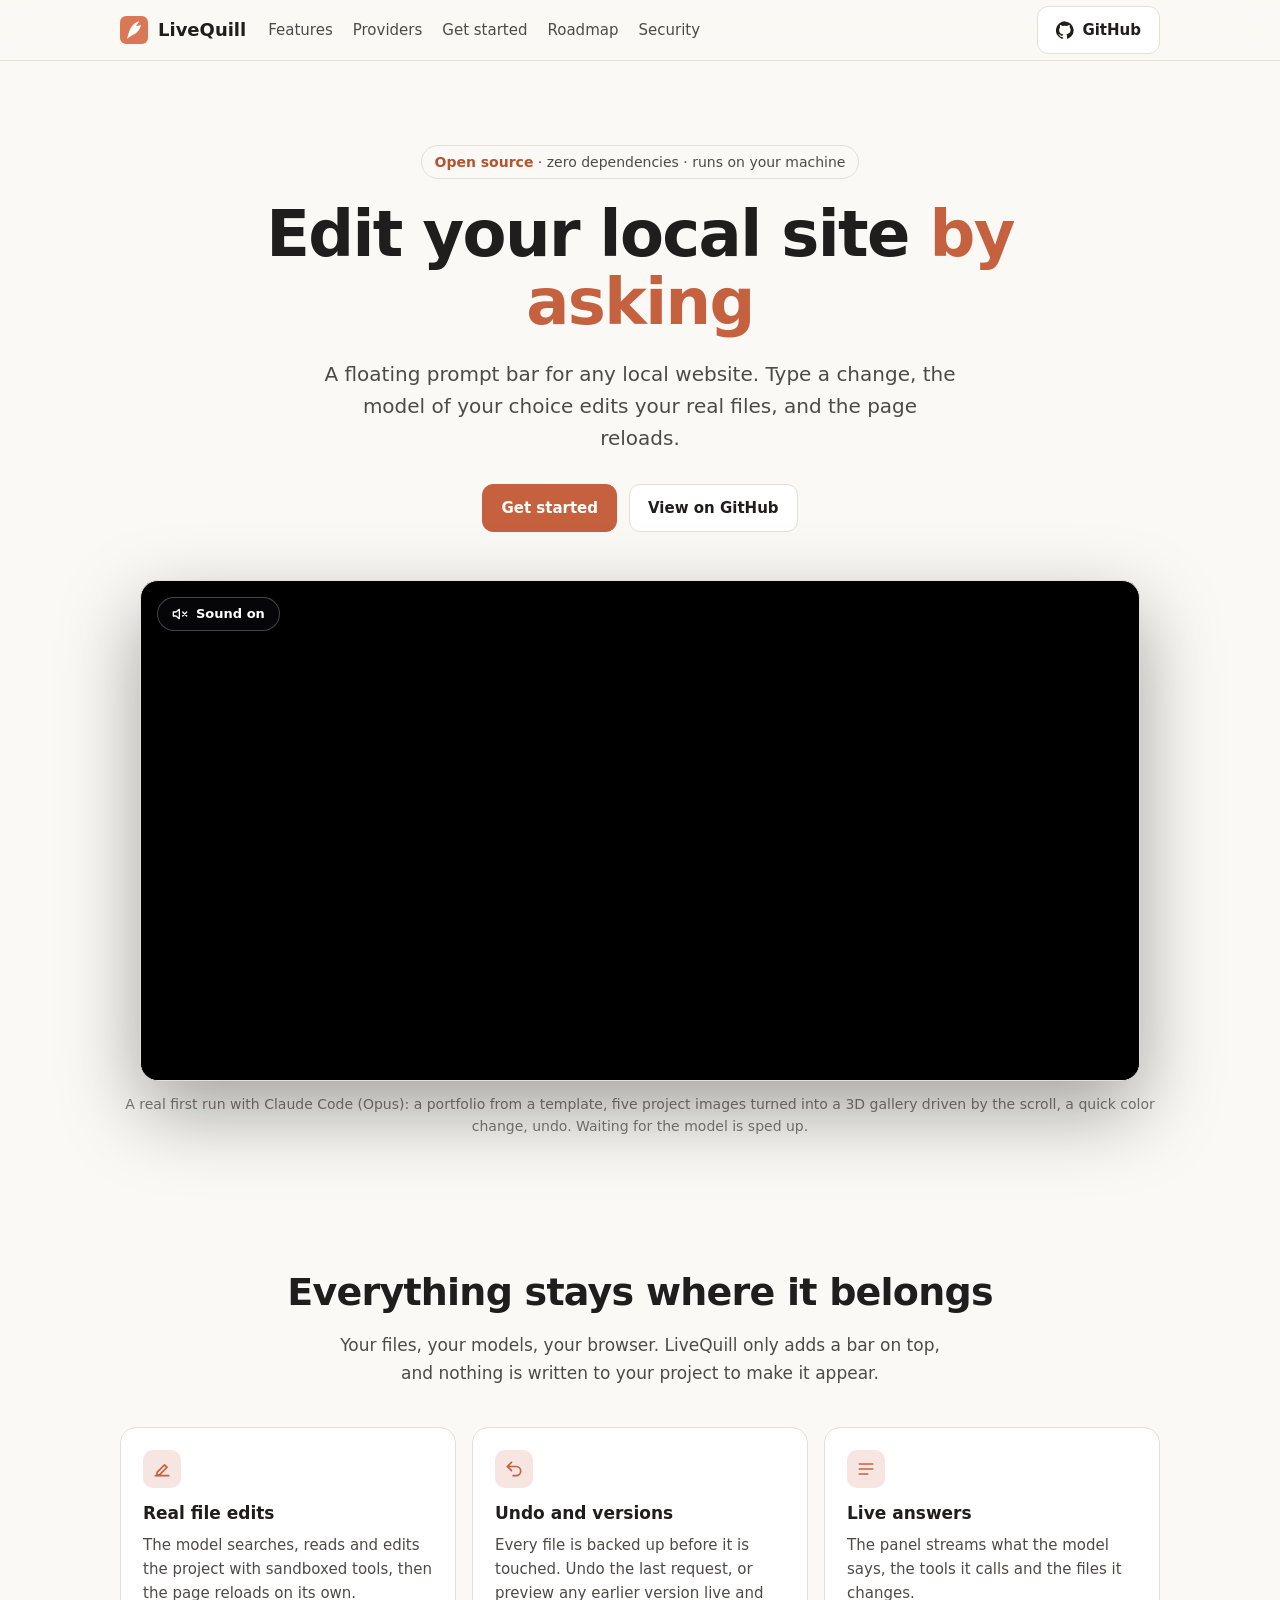
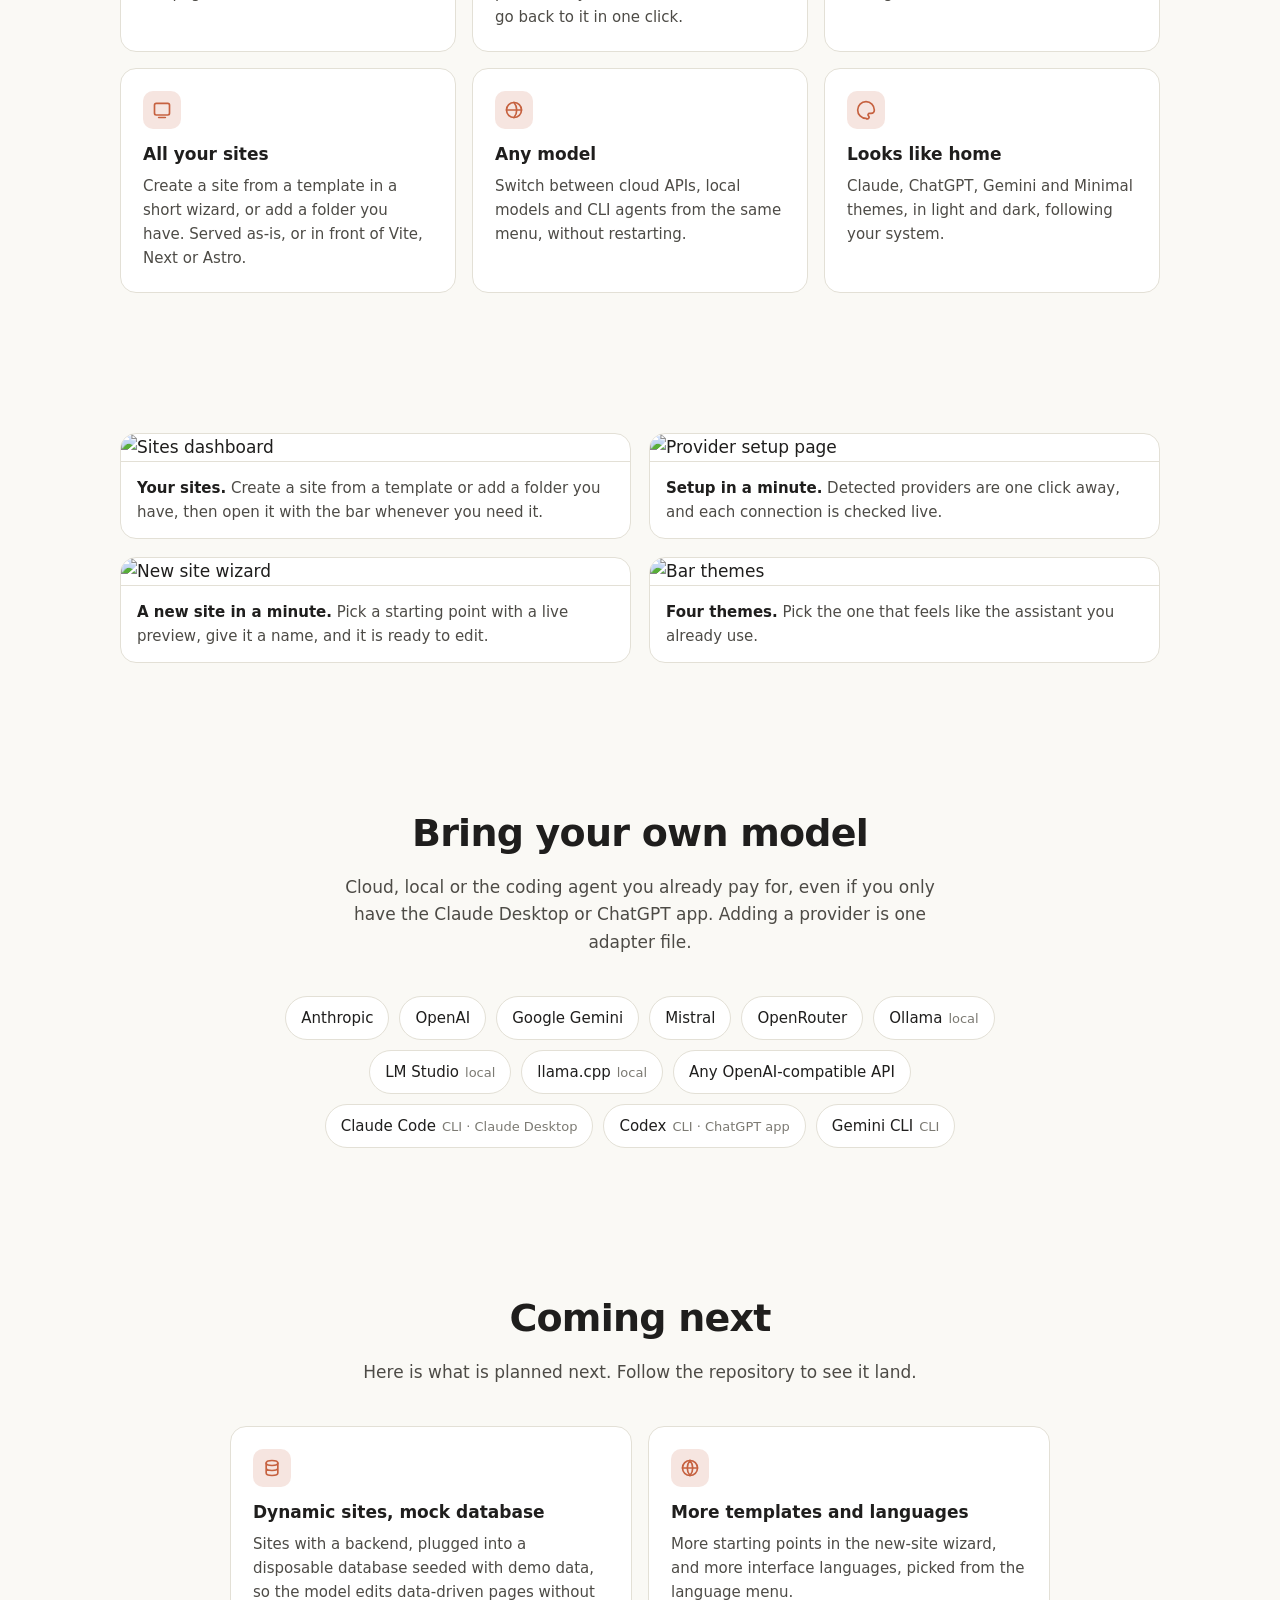
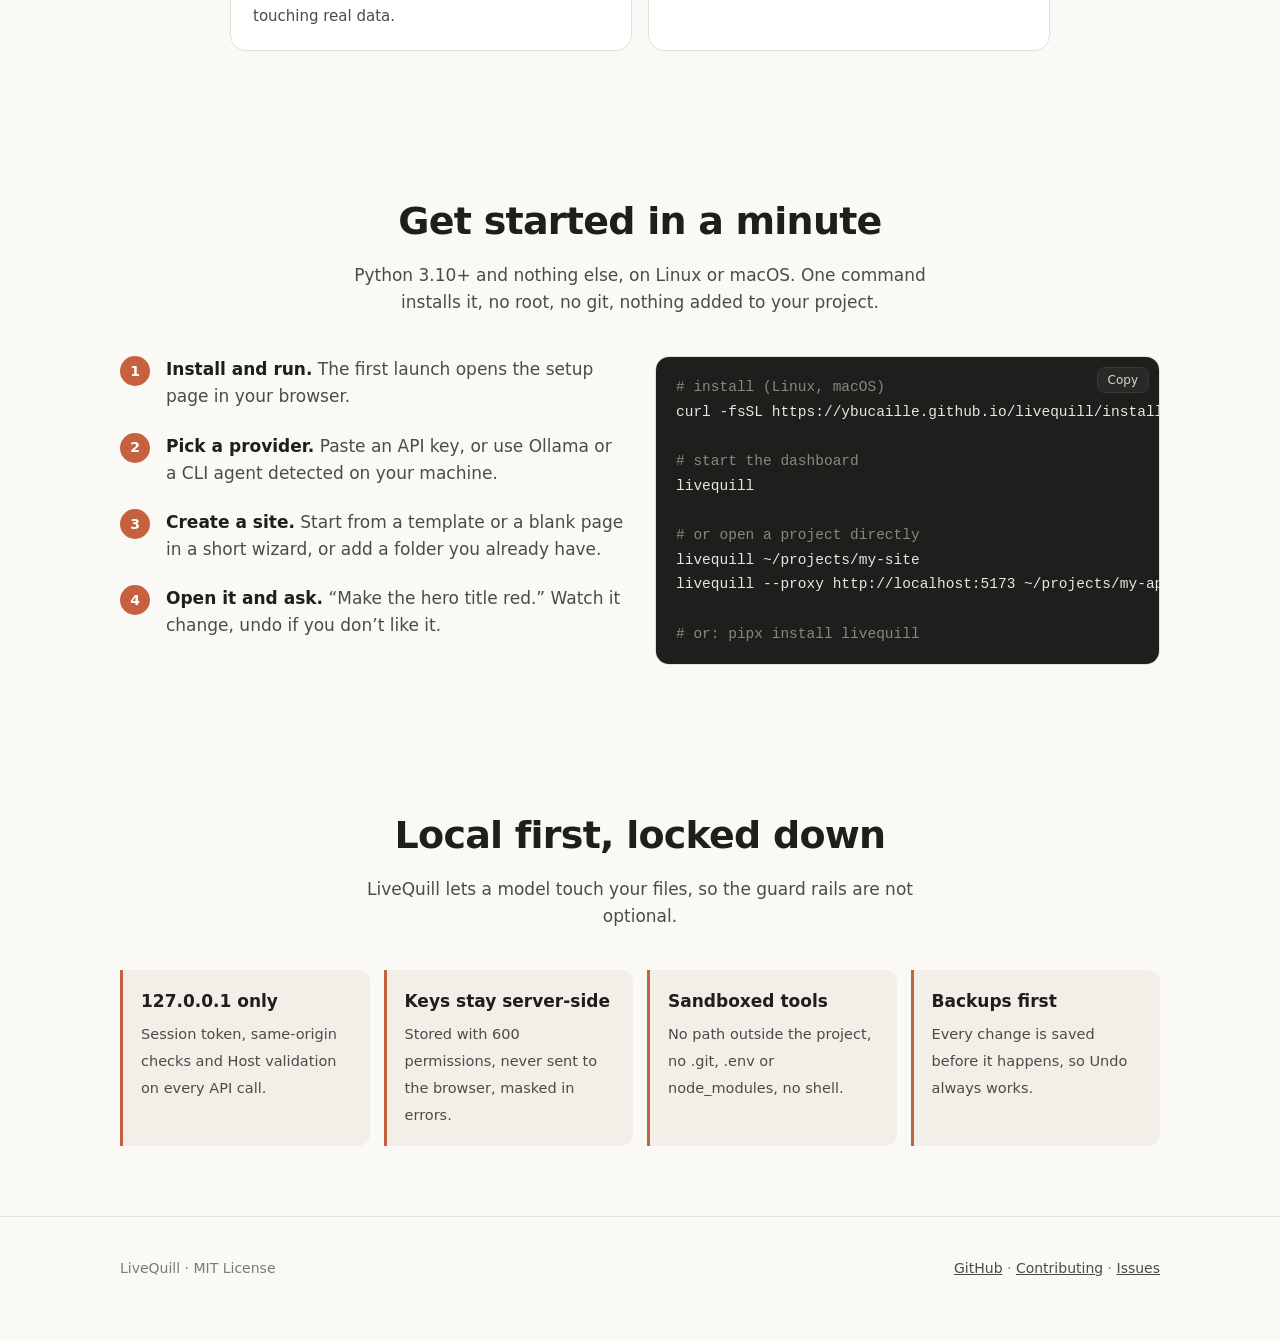
==== commit 2dea612e: "docs: 3D gallery demo with Opus, smooth capture, music, sound button - The demo attaches five genera" ====
--- a/site/index.html
+++ b/site/index.html
@@ -36,7 +36,13 @@
   .lead{max-width:640px;margin:22px auto 30px;color:var(--soft);font-size:clamp(17px,2.2vw,20px)}
   .cta{display:flex;gap:12px;justify-content:center;flex-wrap:wrap}
   .video{margin:48px auto 0;max-width:1000px;border:1px solid var(--line);border-radius:18px;overflow:hidden;background:#000;box-shadow:0 30px 80px rgba(0,0,0,.35)}
+  .video{position:relative}
   .video video{display:block;width:100%;height:auto}
+  /* La musique ne démarre jamais seule : la vidéo part en sourdine, ce bouton active le son */
+  .sound{position:absolute;left:16px;top:16px;display:inline-flex;align-items:center;gap:8px;padding:8px 14px;border:1px solid rgba(255,255,255,.25);
+    border-radius:999px;background:rgba(10,10,14,.65);backdrop-filter:blur(8px);color:#fff;font:600 13px system-ui,sans-serif;cursor:pointer}
+  .sound:hover{background:rgba(10,10,14,.85)}
+  .sound svg{width:16px;height:16px}
   .caption{margin-top:12px;color:var(--mute);font-size:14px;text-align:center}
   section{padding:70px 0;scroll-margin-top:60px}
   h2{margin:0 0 10px;font-size:clamp(28px,4vw,38px);letter-spacing:-.02em;text-align:center}
@@ -92,9 +98,10 @@
       <a class="btn" href="https://github.com/Ybucaille/livequill">View on GitHub</a>
     </div>
     <div class="video">
-      <video src="assets/demo.mp4?v=dev" poster="assets/images/hero.jpg?v=dev" autoplay muted loop playsinline controls preload="metadata" aria-label="LiveQuill demo"></video>
-    </div>
-    <p class="caption">A real, unedited first run: a portfolio from a template, a smooth scroll engine added by asking, a quick color change, a version preview, undo.</p>
+      <video id="demo" src="assets/demo.mp4?v=dev" poster="assets/images/hero.jpg?v=dev" autoplay muted loop playsinline controls preload="metadata" aria-label="LiveQuill demo"></video>
+      <button type="button" class="sound" id="sound" aria-pressed="false"></button>
+    </div>
+    <p class="caption">A real first run with Claude Code (Opus): a portfolio from a template, five project images turned into a 3D gallery driven by the scroll, a quick color change, undo. Waiting for the model is sped up.</p>
   </div>
 
   <section id="features"><div class="wrap">
@@ -186,6 +193,15 @@
       e.target.textContent = 'Copied'; setTimeout(() => (e.target.textContent = 'Copy'), 1500);
     });
   });
+
+  // Son de la démo : coupé au départ, un clic l'active (et la vidéo reprend si elle était en pause)
+  const demo = document.getElementById('demo'), sound = document.getElementById('sound');
+  const on = '<svg viewBox="0 0 24 24" fill="none" stroke="currentColor" stroke-width="2" stroke-linecap="round" stroke-linejoin="round"><path d="M11 5 6 9H2v6h4l5 4z"/><path d="M15.5 8.5a5 5 0 0 1 0 7M19 5a10 10 0 0 1 0 14"/></svg>';
+  const off = '<svg viewBox="0 0 24 24" fill="none" stroke="currentColor" stroke-width="2" stroke-linecap="round" stroke-linejoin="round"><path d="M11 5 6 9H2v6h4l5 4z"/><path d="m22 9-6 6M16 9l6 6"/></svg>';
+  const paint = () => { sound.innerHTML = demo.muted ? off + 'Sound on' : on + 'Sound off'; sound.setAttribute('aria-pressed', String(!demo.muted)); };
+  sound.addEventListener('click', () => { demo.muted = !demo.muted; if (!demo.muted) demo.play().catch(() => {}); paint(); });
+  demo.addEventListener('volumechange', paint);
+  paint();
 </script>
 </body>
 </html>
